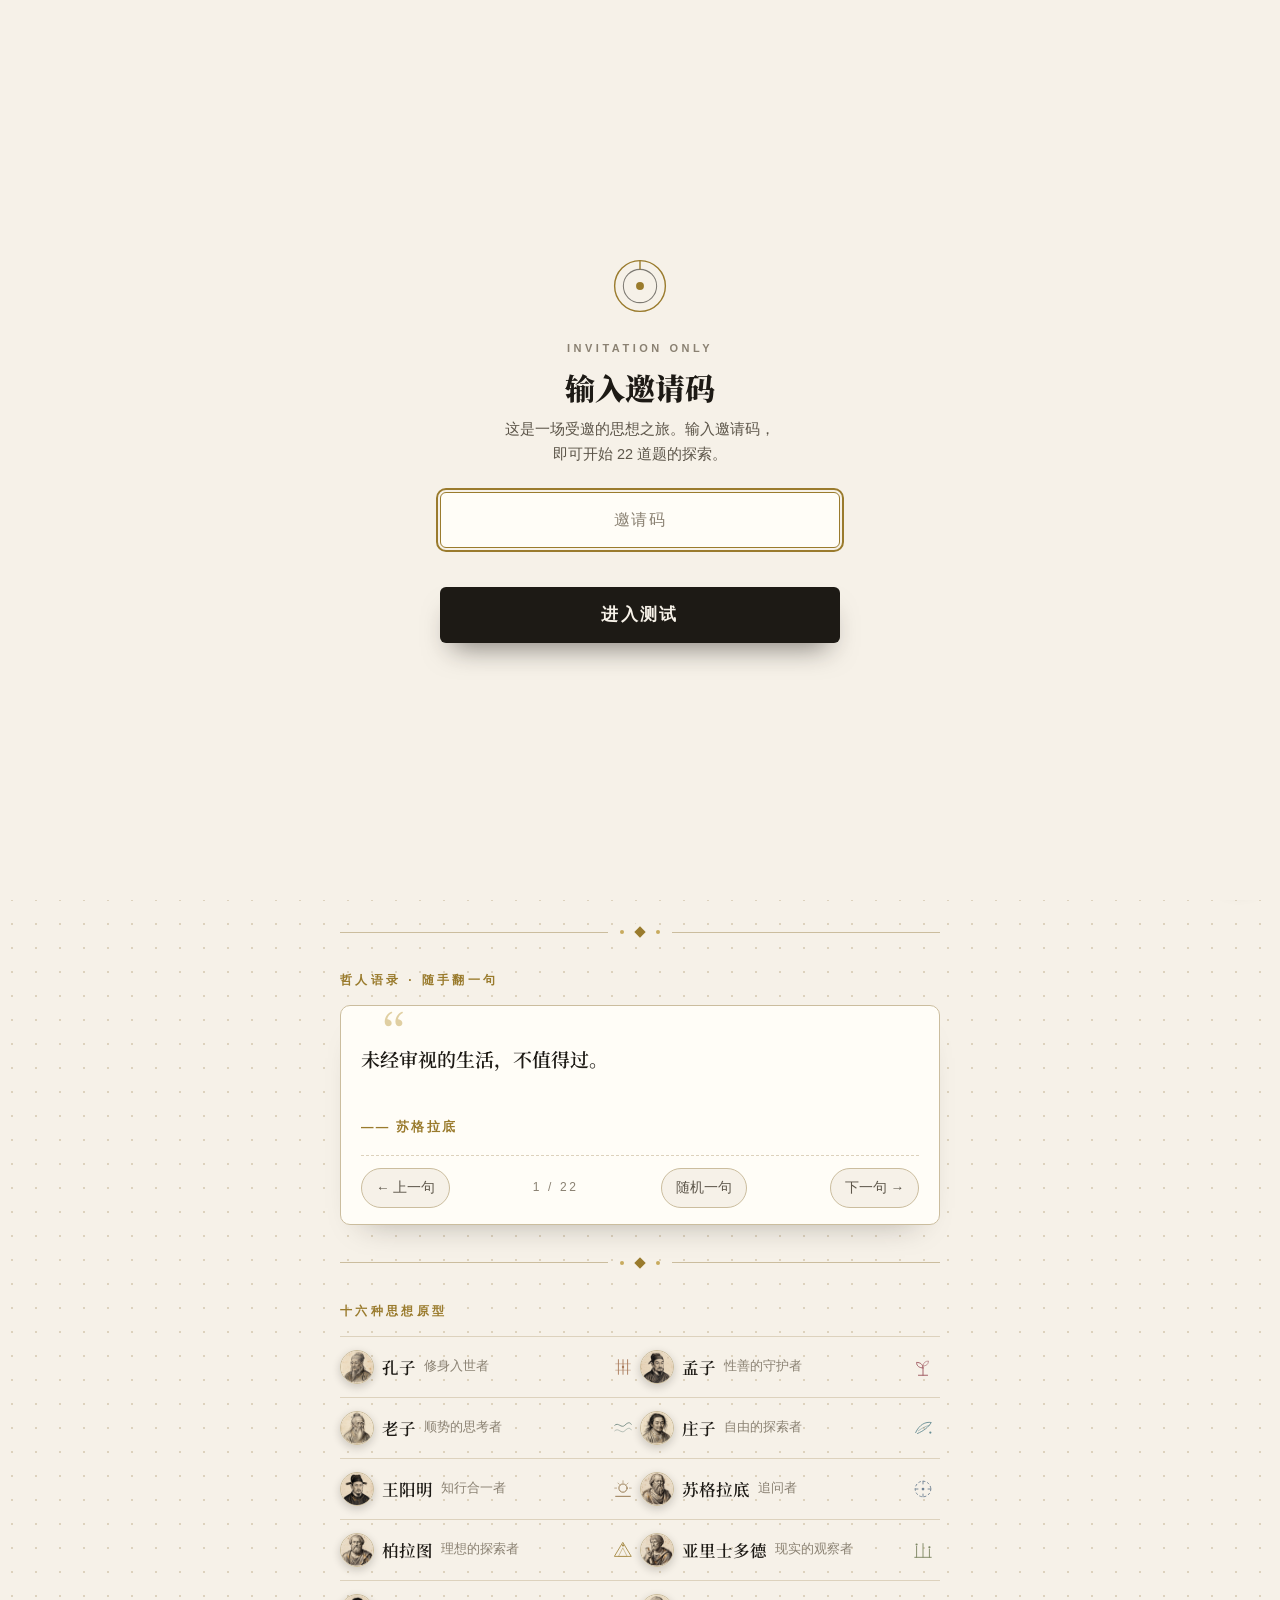
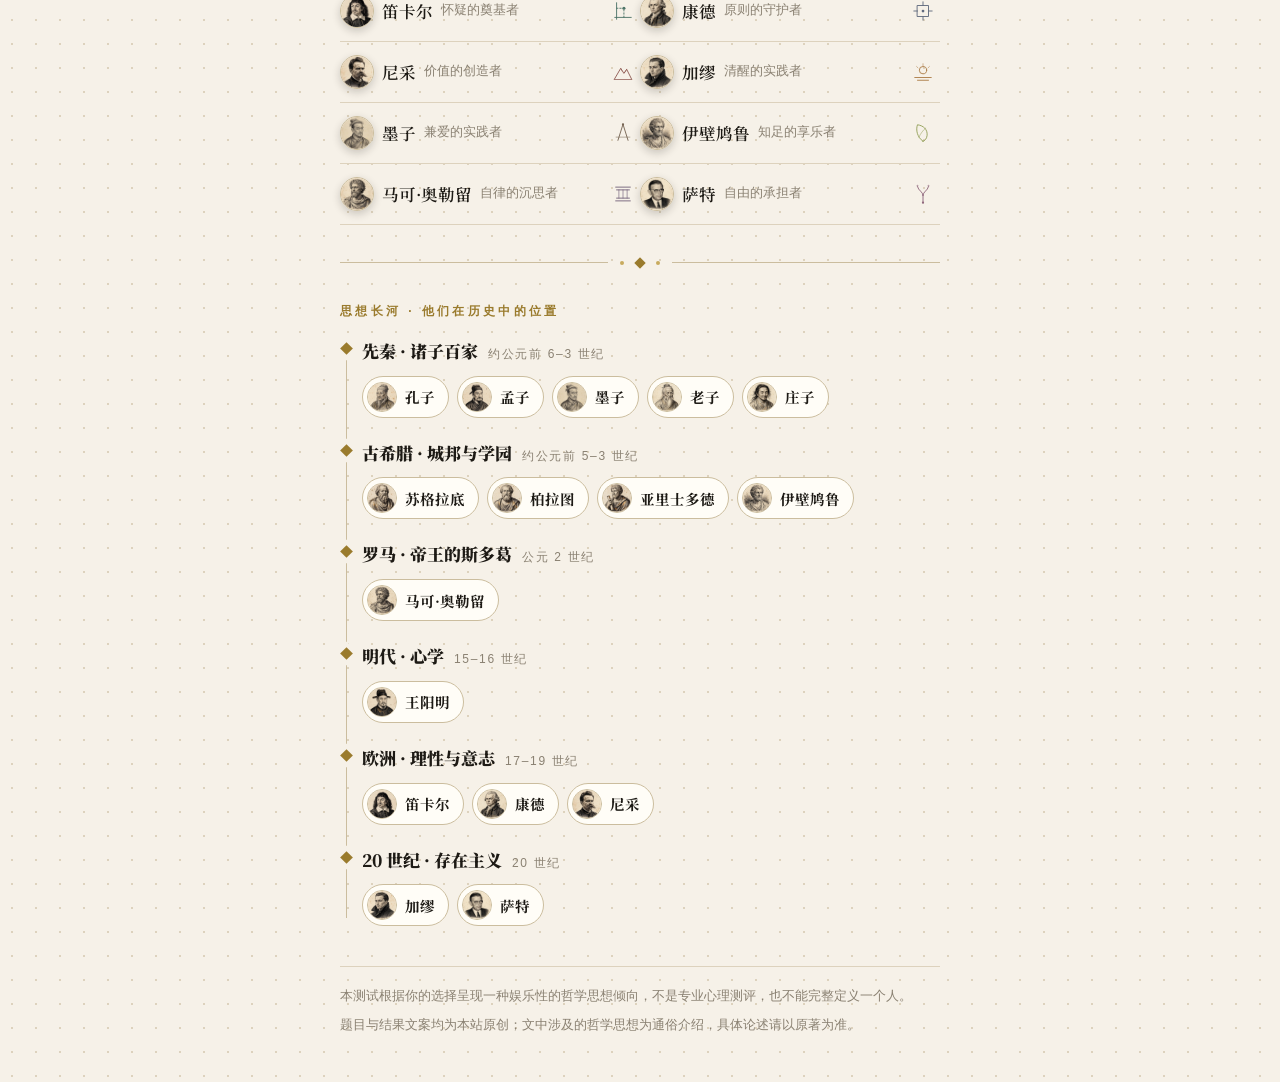
==== philosopher-test/index.html @ 1d809dc0 "feat(philosopher): add 你是哪位哲学家 source to philosopher-test/" ====
<!doctype html>
<html lang="zh-CN">
<head>
<meta charset="utf-8" />
<meta name="viewport" content="width=device-width, initial-scale=1, viewport-fit=cover" />
<meta name="color-scheme" content="light dark" />
<meta name="description" content="22 道思想情境题，测测你的思想深处住着哪位哲学家——苏格拉底、老子、庄子、康德、尼采、加缪等 16 种哲学倾向，附思想图谱与人生建议。" />
<meta name="theme-color" content="#f6f1e8" media="(prefers-color-scheme: light)" />
<meta name="theme-color" content="#16140f" media="(prefers-color-scheme: dark)" />
<link rel="icon" href="data:," />
<title>你是哪位哲学家？</title>
<link rel="preconnect" href="https://fonts.googleapis.com" />
<link rel="preconnect" href="https://fonts.gstatic.com" crossorigin />
<link href="https://fonts.googleapis.com/css2?family=Noto+Serif+SC:wght@600;900&display=swap" rel="stylesheet" />
<style>
:root{
--paper:#f6f1e8; --paper2:#efe7d8; --card:#fffdf7;
--ink:#1d1a15; --ink2:#5d564a; --ink3:#8a8172;
--gold:#9a7b2d; --gold-soft:#c8ab5e;
--line:#ddd2bd; --line2:#cbbd9e;
--dark-panel:#201c16; --dark-ink:#f2ead9; --dark-ink2:#b7ab93;
--sel-bg:#efe6cf;
--err:#b3402e;
color-scheme: light;
}
@media (prefers-color-scheme: dark){
:root{
--paper:#16140f; --paper2:#1d1a14; --card:#201c16;
--ink:#ede4d0; --ink2:#b3a88f; --ink3:#7e7460;
--gold:#c9a44e; --gold-soft:#a5853c;
--line:#38311f; --line2:#4a4128;
--dark-panel:#0f0d09; --dark-ink:#f2ead9; --dark-ink2:#b7ab93;
--sel-bg:#2c2617;
--err:#e08a76;
color-scheme: dark;
}
}
*{ box-sizing:border-box;}
html{ -webkit-text-size-adjust:100%;}
body{
margin:0; background:var(--paper); color:var(--ink);
font-family:-apple-system,BlinkMacSystemFont,"PingFang SC","Hiragino Sans GB","Microsoft YaHei",sans-serif;
font-size:16px; line-height:1.75;
}
.serif{ font-family:"Noto Serif SC","Songti SC","STSong","SimSun",serif;}
.wrap{ max-width:640px; margin:0 auto; padding:0 20px calc(40px + env(safe-area-inset-bottom));}
button{ font:inherit; color:inherit; background:none; border:none; cursor:pointer; -webkit-tap-highlight-color:transparent; touch-action:manipulation;}
button:focus-visible, a:focus-visible{ outline:2px solid var(--gold); outline-offset:3px; border-radius:4px;}
.view{ display:none;}
.view.on{ display:block; animation:fadein.28s ease both;}
@keyframes fadein{ from{ opacity:0; transform:translateY(6px);} to{ opacity:1; transform:none;}}
@media (prefers-reduced-motion: reduce){
.view.on{ animation:none;}
*{ transition:none!important;}
}

/* ---------- 首页 ---------- */
.topbar{ display:flex; justify-content:space-between; align-items:baseline; padding:18px 0 0;}
.brand-en{ font-size:11px; letter-spacing:.32em; color:var(--ink2); font-weight:600;}
.brand-no{ font-size:11px; letter-spacing:.2em; color:var(--ink3);}
.hero{ padding:34px 0 8px; position:relative;}
.hero .emblem{ width:64px; height:64px; margin-bottom:22px;}
.hero h1{ font-size:44px; line-height:1.22; font-weight:900; margin:0 0 14px; letter-spacing:.01em;}
.hero .sub{ font-size:19px; line-height:1.6; margin:0 0 16px; color:var(--ink);}
.hero .lead{ font-size:15px; color:var(--ink2); margin:0 0 26px; max-width:30em;}
.cta{
display:block; width:100%; min-height:56px; border-radius:6px;
background:var(--ink); color:var(--paper); font-size:17px; font-weight:600; letter-spacing:.14em;
transition:opacity.15s ease;
}
.cta:active{ opacity:.82;}
.meta-line{ text-align:center; font-size:12.5px; color:var(--ink3); margin:14px 0 0; letter-spacing:.06em;}
.rule{ border:none; border-top:1px solid var(--line2); margin:34px 0;}
.sec-label{ font-size:12px; letter-spacing:.28em; color:var(--gold); font-weight:700; margin:0 0 14px;}
.teaser{ margin:0 0 8px;}
.teaser p{ margin:0; padding:13px 0; border-bottom:1px solid var(--line); font-size:16.5px;}
.teaser p:last-child{ border-bottom:none;}
.teaser .q-no{ color:var(--gold); font-weight:700; margin-right:10px; font-size:13px; letter-spacing:.1em;}
.note{ font-size:14px; color:var(--ink2);}
.phil-chips{ display:grid; grid-template-columns:1fr 1fr; gap:0; border-top:1px solid var(--line);}
.phil-chip{
display:flex; align-items:baseline; gap:8px; text-align:left;
padding:13px 6px 13px 0; border-bottom:1px solid var(--line); min-height:52px;
}
.phil-chip .nm{ font-size:16.5px; font-weight:600;}
.phil-chip .tt{ font-size:12.5px; color:var(--ink3);}
.phil-chip .dot{ width:7px; height:7px; border-radius:50%; flex:none; position:relative; top:-1px;}
footer.site{ margin-top:38px; padding-top:18px; border-top:1px solid var(--line); font-size:12.5px; color:var(--ink3); line-height:1.8;}
footer.site p{ margin:0 0 6px;}

/* ---------- 答题 ---------- */
.quiz-head{ padding:20px 0 0;}
.quiz-top{ display:flex; justify-content:space-between; align-items:baseline; font-size:12.5px; color:var(--ink2); letter-spacing:.08em;}
.progress{ height:3px; background:var(--line); margin:12px 0 0; border-radius:2px; overflow:hidden;}
.progress i{ display:block; height:100%; background:var(--gold); width:0; transition:width.3s ease;}
.q-body{ padding:30px 0 0;}
.q-num{ font-size:52px; font-weight:900; color:var(--gold-soft); line-height:1; margin:0 0 6px;}
.q-topic{ font-size:12px; letter-spacing:.3em; color:var(--ink3); margin:0 0 14px; font-weight:600;}
.q-text{ font-size:21px; line-height:1.65; font-weight:600; margin:0 0 26px;}
.opts{ display:flex; flex-direction:column; gap:12px;}
.opt{
display:flex; gap:12px; align-items:flex-start; text-align:left; width:100%;
background:var(--card); border:1px solid var(--line2); border-radius:8px;
padding:15px 16px; min-height:56px; font-size:16px; line-height:1.6;
transition:border-color.15s ease, background.15s ease;
}
.opt .letter{
flex:none; width:26px; height:26px; border-radius:50%; border:1px solid var(--line2);
display:flex; align-items:center; justify-content:center;
font-size:13px; font-weight:700; color:var(--ink2); margin-top:2px;
}
.opt.sel{ border-color:var(--gold); background:var(--sel-bg);}
.opt.sel .letter{ background:var(--gold); border-color:var(--gold); color:#fff;}
@media (prefers-color-scheme: dark){.opt.sel .letter{ color:#16140f;}}
.quiz-nav{ display:flex; justify-content:space-between; align-items:center; margin-top:26px;}
.btn-ghost{
min-height:48px; padding:0 18px; border:1px solid var(--line2); border-radius:6px;
font-size:15px; color:var(--ink2); background:transparent;
}
.btn-ghost:disabled{ opacity:.35; cursor:default;}
.btn-ghost:active{ background:var(--paper2);}
.quiz-hint{ font-size:12.5px; color:var(--ink3);}

/* ---------- 结果 ---------- */
.poster{
background:var(--dark-panel); color:var(--dark-ink);
margin:18px -20px 0; padding:38px 24px 34px; position:relative; overflow:hidden;
}
.poster .p-en{ font-size:10.5px; letter-spacing:.34em; color:var(--dark-ink2); margin:0 0 26px; font-weight:600;}
.poster .p-motif{ width:76px; height:76px; margin-bottom:20px;}
.poster .p-label{ font-size:13px; letter-spacing:.3em; color:var(--gold-soft); margin:0 0 10px; font-weight:700;}
.poster h2{ font-size:46px; font-weight:900; margin:0; line-height:1.15;}
.poster .p-title{ font-size:17px; color:var(--dark-ink2); margin:8px 0 0; letter-spacing:.12em;}
.poster .p-line{ font-size:18.5px; line-height:1.7; margin:22px 0 0; font-weight:600;}
.poster .p-foot{ margin:28px 0 0; padding-top:16px; border-top:1px solid #453d2c; font-size:12px; color:var(--dark-ink2); display:flex; justify-content:space-between; letter-spacing:.08em;}
.actions{ display:flex; flex-direction:column; gap:10px; margin:22px 0 4px;}
.btn-main{
min-height:52px; border-radius:6px; background:var(--ink); color:var(--paper);
font-size:16px; font-weight:600; letter-spacing:.1em; width:100%;
}
.btn-main:active{ opacity:.85;}
.btn-row{ display:flex; gap:10px;}
.btn-sub{
flex:1; min-height:52px; border-radius:6px; border:1px solid var(--line2);
font-size:15.5px; font-weight:600; background:var(--card);
}
.btn-sub:active{ background:var(--paper2);}
.btn-link{ min-height:48px; font-size:15px; color:var(--ink2); text-decoration:underline; text-underline-offset:4px; width:100%;}
.r-sec{ margin-top:34px;}
.r-sec h3{ font-size:19px; font-weight:900; margin:0 0 10px; display:flex; align-items:baseline; gap:10px;}
.r-sec h3 .idx{ font-size:12px; color:var(--gold); letter-spacing:.15em; font-weight:700;}
.r-sec p{ margin:0 0 10px; font-size:15.5px; color:var(--ink);}
.r-sec p:last-child{ margin-bottom:0;}
.letter-box{ border-left:2px solid var(--gold); padding:2px 0 2px 16px;}
.letter-box p{ font-size:16px; line-height:1.9;}
.axis-row{ margin:0 0 18px;}
.axis-labels{ display:flex; justify-content:space-between; font-size:13px; color:var(--ink2); margin-bottom:7px;}
.axis-labels b{ color:var(--ink); font-weight:600;}
.axis-track{ position:relative; height:2px; background:var(--line2); margin:10px 4px;}
.axis-track::before,.axis-track::after{ content:""; position:absolute; top:-3px; width:8px; height:8px; border-radius:50%; border:1px solid var(--line2); background:var(--paper);}
.axis-track::before{ left:-4px;}.axis-track::after{ right:-4px;}
.axis-dot{ position:absolute; top:50%; width:15px; height:15px; border-radius:50%; background:var(--gold); transform:translate(-50%,-50%); border:2px solid var(--paper); box-shadow:0 0 0 1px var(--gold);}
.axis-read{ font-size:13px; color:var(--ink2); margin-top:8px;}
.fine{ font-size:12.5px; color:var(--ink3); line-height:1.8;}
.second-box{ background:var(--paper2); border-radius:8px; padding:18px;}
.second-box .s-name{ font-size:18px; font-weight:900;}
.second-box p{ font-size:14.5px; color:var(--ink2); margin:8px 0 0;}

/* ---------- 画廊 / 详情 ---------- */
.page-head{ padding:24px 0 0; display:flex; align-items:center; gap:14px;}
.back-btn{ min-height:44px; padding:0 6px 0 0; font-size:15px; color:var(--ink2); display:flex; align-items:center; gap:4px;}
.page-head h2{ font-size:24px; font-weight:900; margin:0;}
.gal-list{ margin-top:14px; border-top:1px solid var(--line);}
.gal-item{ display:flex; gap:14px; width:100%; text-align:left; padding:16px 2px; border-bottom:1px solid var(--line); align-items:flex-start; min-height:56px;}
.gal-item .g-motif{ width:40px; height:40px; flex:none; margin-top:2px;}
.gal-item .g-name{ font-size:18px; font-weight:900;}
.gal-item .g-title{ font-size:12.5px; color:var(--gold); letter-spacing:.14em; font-weight:700; margin-left:8px;}
.gal-item .g-line{ font-size:13.5px; color:var(--ink2); margin-top:3px; line-height:1.6;}
.detail-hero{ margin-top:10px;}
.detail-hero .d-motif{ width:60px; height:60px; margin-bottom:14px;}
.detail-hero h2{ font-size:36px; font-weight:900; margin:0; line-height:1.2;}
.detail-hero .d-title{ font-size:15px; color:var(--gold); letter-spacing:.16em; font-weight:700; margin:6px 0 0;}
.detail-hero .d-line{ font-size:17px; margin:14px 0 0; line-height:1.7; font-weight:600;}

.toast{
position:fixed; left:50%; bottom:calc(26px + env(safe-area-inset-bottom)); transform:translateX(-50%) translateY(8px);
background:var(--ink); color:var(--paper); font-size:14px; padding:11px 20px; border-radius:999px;
opacity:0; pointer-events:none; transition:opacity.25s ease, transform.25s ease; z-index:50; white-space:nowrap;
}
.toast.show{ opacity:1; transform:translateX(-50%) translateY(0);}

/* ---------- 3D / 动效 / 图谱 ---------- */
.wrap{ perspective:1400px;}
.cta{ box-shadow:0 16px 28px -12px rgba(29,26,21,.55); transition:transform .15s ease, box-shadow .15s ease, opacity .15s ease;}
.cta:active{ transform:translateY(2px); box-shadow:0 6px 14px -8px rgba(29,26,21,.5);}
.btn-main{ box-shadow:0 12px 22px -10px rgba(29,26,21,.5); transition:transform .15s ease, box-shadow .15s ease, opacity .15s ease;}
.btn-main:active{ transform:translateY(2px);}
.btn-sub{ transition:transform .15s ease, background .15s ease;}
.btn-sub:active{ transform:translateY(1px);}
.hero-faces{ display:flex; align-items:center; margin:22px 0 0; min-height:44px;}
.hero-faces img{ width:38px; height:38px; border-radius:50%; object-fit:cover; border:2px solid var(--paper); margin-left:-13px; box-shadow:0 5px 12px rgba(29,26,21,.28); background:#e9dfc9; animation:facein .5s cubic-bezier(.2,.7,.3,1) both;}
.hero-faces img:first-child{ margin-left:0;}
.hero-faces img:nth-child(2){ animation-delay:.04s;} .hero-faces img:nth-child(3){ animation-delay:.08s;}
.hero-faces img:nth-child(4){ animation-delay:.12s;} .hero-faces img:nth-child(5){ animation-delay:.16s;}
.hero-faces img:nth-child(6){ animation-delay:.2s;} .hero-faces img:nth-child(7){ animation-delay:.24s;}
.hero-faces img:nth-child(8){ animation-delay:.28s;} .hero-faces img:nth-child(9){ animation-delay:.32s;}
.hero-faces img:nth-child(10){ animation-delay:.36s;} .hero-faces img:nth-child(11){ animation-delay:.4s;}
.hero-faces img:nth-child(12){ animation-delay:.44s;}
.hero-faces img:nth-child(13){ animation-delay:.48s;} .hero-faces img:nth-child(14){ animation-delay:.52s;}
.hero-faces img:nth-child(15){ animation-delay:.56s;} .hero-faces img:nth-child(16){ animation-delay:.6s;}
@media (max-width:480px){
.hero-faces{ flex-wrap:wrap; row-gap:8px;}
.hero-faces img{ margin-left:-9px;}
}
@keyframes facein{ from{ opacity:0; transform:translateY(10px) scale(.8);} to{ opacity:1; transform:none;}}
.q-body{ transform-style:preserve-3d;}
.qanim{ animation:qflip .34s cubic-bezier(.2,.7,.3,1) both; transform-origin:50% 0;}
@keyframes qflip{ from{ opacity:0; transform:rotateX(10deg) translateY(12px);} to{ opacity:1; transform:none;}}
.qanim .opt{ animation:optin .32s cubic-bezier(.2,.7,.3,1) both;}
.qanim .opt:nth-child(2){ animation-delay:.05s;} .qanim .opt:nth-child(3){ animation-delay:.1s;} .qanim .opt:nth-child(4){ animation-delay:.15s;}
@keyframes optin{ from{ opacity:0; transform:translateY(10px);} to{ opacity:1; transform:none;}}
.opt{ transition:border-color .15s ease, background .15s ease, transform .15s ease, box-shadow .15s ease;}
.opt:active{ transform:scale(.985);}
@media (hover:hover){
.opt:hover{ transform:translateY(-2px); box-shadow:0 12px 22px -12px rgba(29,26,21,.35); border-color:var(--gold-soft);}
.phil-chip:hover .nm{ color:var(--gold);}
}
.phil-chip{ align-items:center;}
.c-face{ width:34px; height:34px; border-radius:50%; overflow:hidden; flex:none; border:1px solid var(--line2); box-shadow:0 3px 8px rgba(29,26,21,.2);}
.c-face img{ width:100%; height:100%; object-fit:cover; display:block;}
/* 翻书页 */
.flip-wrap{ position:fixed; inset:0; z-index:60; perspective:1500px; visibility:hidden; pointer-events:none;}
.flip-wrap.go{ visibility:visible; pointer-events:auto;}
.flip-leaf{
position:absolute; inset:0; transform-origin:left center; backface-visibility:hidden;
background:linear-gradient(100deg, var(--paper2) 0%, var(--paper) 45%, var(--paper2) 100%);
border-right:1px solid var(--line2);
display:flex; flex-direction:column; align-items:center; justify-content:center; gap:16px;
box-shadow:30px 0 60px rgba(20,16,8,.35);
}
.flip-leaf .f-title{ font-size:26px; font-weight:900; letter-spacing:.06em;}
.flip-leaf .f-en{ font-size:10.5px; letter-spacing:.34em; color:var(--ink2); font-weight:600;}
.flip-wrap.go .flip-leaf{ animation:leafflip .58s cubic-bezier(.45,.05,.35,1) both;}
@keyframes leafflip{
0%{ transform:rotateY(0deg); opacity:1;}
46%{ transform:rotateY(-86deg); opacity:1;}
54%{ transform:rotateY(-94deg); opacity:.85;}
100%{ transform:rotateY(-178deg); opacity:0;}
}
/* 结果海报 3D */
.poster{ box-shadow:0 34px 54px -22px rgba(20,16,8,.55); transform-style:preserve-3d;}
.poster::after{ content:""; position:absolute; inset:0; background:linear-gradient(115deg, transparent 32%, rgba(242,234,217,.08) 48%, transparent 64%); pointer-events:none;}
.p-figure{ position:relative; width:168px; height:168px; margin:2px 0 22px; transform:translateZ(36px); animation:floaty 5.5s ease-in-out infinite;}
.p-figure img{ width:100%; height:100%; object-fit:cover; border-radius:50%; border:2px solid var(--gold-soft); box-shadow:0 20px 36px -12px rgba(0,0,0,.6), 0 0 0 7px rgba(200,171,94,.13); display:block; background:#e9dfc9;}
.p-ring{ position:absolute; inset:-11px; border-radius:50%; border:1px dashed rgba(200,171,94,.55); animation:spin 26s linear infinite; pointer-events:none;}
@keyframes spin{ to{ transform:rotate(360deg);}}
@keyframes floaty{ 0%,100%{ transform:translateZ(36px) translateY(0);} 50%{ transform:translateZ(36px) translateY(-7px);}}
.poster h2{ transform:translateZ(24px);}
.poster .p-line{ transform:translateZ(16px);}
.poster .rv{ animation:rise .6s cubic-bezier(.2,.7,.3,1) both;}
@keyframes rise{ from{ opacity:0; transform:translateY(14px);} to{ opacity:1;}}
.keys{ display:flex; gap:8px; flex-wrap:wrap; margin:16px 0 0; transform:translateZ(14px);}
.key{ font-size:12.5px; letter-spacing:.12em; padding:5px 12px; border:1px solid var(--line2); border-radius:999px; color:var(--ink2); background:var(--card);}
.poster .key{ border-color:#4a4130; color:var(--dark-ink2); background:rgba(242,234,217,.05);}
/* 数字图谱 */
.atlas{ background:var(--dark-panel); color:var(--dark-ink); border-radius:10px; padding:20px 12px 14px; box-shadow:0 26px 42px -18px rgba(20,16,8,.5); transform-style:preserve-3d;}
.atlas svg{ width:100%; height:auto; display:block;}
.atlas .a-line{ stroke-dasharray:var(--len,110); stroke-dashoffset:var(--len,110); animation:drawline .9s ease forwards;}
@keyframes drawline{ to{ stroke-dashoffset:0;}}
.atlas .a-node{ transform-box:fill-box; transform-origin:center; animation:nodepop .5s cubic-bezier(.2,.9,.3,1.35) both;}
@keyframes nodepop{ from{ transform:scale(0); opacity:0;} to{ transform:scale(1); opacity:1;}}
.atlas .a-label{ font-size:11px; fill:var(--dark-ink2); font-family:-apple-system,"PingFang SC",sans-serif;}
.atlas .a-label.main{ fill:var(--gold-soft); font-weight:700; font-size:12.5px;}
.atlas .a-cap{ font-size:12.5px; color:var(--dark-ink2); margin:10px 6px 2px; line-height:1.7;}
.axis-dot{ animation:axisin .85s cubic-bezier(.2,.7,.3,1) both;}
@keyframes axisin{ from{ left:50%; opacity:0;}}
/* 画廊 / 详情头像 */
.gal-item{ align-items:center;}
.g-face{ width:47px; height:47px; flex:none; border-radius:50%; overflow:hidden; border:1.5px solid var(--gold-soft); box-shadow:0 7px 15px -6px rgba(29,26,21,.45);}
.g-face img{ width:100%; height:100%; object-fit:cover; display:block;}
.d-portrait{ position:relative; width:134px; height:134px; margin-bottom:18px;}
.d-portrait img{ width:100%; height:100%; object-fit:cover; border-radius:50%; border:2px solid var(--gold-soft); box-shadow:0 16px 30px -12px rgba(29,26,21,.45); display:block; background:#e9dfc9;}
.d-badge{ position:absolute; right:-9px; bottom:-9px; width:47px; height:47px; border-radius:50%; background:var(--card); border:1px solid var(--line2); display:flex; align-items:center; justify-content:center; box-shadow:0 8px 16px -6px rgba(29,26,21,.35);}
@media (prefers-reduced-motion: reduce){
.flip-wrap{ display:none!important;}
.p-figure,.p-ring,.qanim,.qanim .opt,.hero-faces img,.poster .rv,.atlas .a-node,.axis-dot{ animation:none!important;}
.atlas .a-line{ animation:none!important; stroke-dashoffset:0;}
}

/* ---------- 纸纹与装饰元素 ---------- */
html,body{ overflow-x:clip;}
body{ background-image:radial-gradient(var(--line) .8px, transparent .9px); background-size:24px 24px;}
.orn{ display:flex; align-items:center; gap:12px; margin:34px 0;}
.orn::before,.orn::after{ content:""; flex:1; border-top:1px solid var(--line2);}
.orn span{ width:8px; height:8px; flex:none; background:var(--gold); transform:rotate(45deg); box-shadow:0 0 0 5px var(--paper);}
.orn i{ width:4px; height:4px; flex:none; border-radius:50%; background:var(--gold-soft);}
/* 题目页 */
.progress-ticks{ display:flex; justify-content:space-between; margin-top:8px; padding:0 2px;}
.tk{ width:7px; height:7px; transform:rotate(45deg); border:1px solid var(--line2); background:transparent; transition:background .3s ease, border-color .3s ease, box-shadow .3s ease;}
.tk.done{ background:var(--gold); border-color:var(--gold);}
.tk.cur{ border-color:var(--gold); box-shadow:0 0 0 3px var(--sel-bg);}
.q-body{ position:relative;}
.q-body>*{ position:relative; z-index:1;}
.q-body>.q-wm{ position:absolute; z-index:0;}
.q-wm{ right:-12px; top:56px; opacity:.055; pointer-events:none;}
.q-wm svg{ width:176px; height:176px; display:block;}
.q-head-row{ display:flex; justify-content:space-between; align-items:flex-start; gap:14px;}
.q-motif{ width:54px; height:54px; flex:none; margin-top:4px;}
.qanim .q-motif{ animation:motifin .55s cubic-bezier(.2,.7,.3,1) both;}
@keyframes motifin{ from{ opacity:0; transform:rotate(-16deg) scale(.65);} to{ opacity:1; transform:none;}}
.q-topic{ display:inline-block; padding:3px 13px; border:1px solid var(--line2); border-radius:999px; background:var(--card); color:var(--gold); font-size:11.5px;}
.q-text{ position:relative; padding-bottom:20px;}
.q-text::after{ content:""; position:absolute; left:2px; bottom:2px; width:44px; height:2px; background:var(--gold); opacity:.75;}
/* 海报框线与母题水印 */
.poster>*{ position:relative; z-index:1;}
.poster .p-wm{ position:absolute; z-index:0; right:-34px; bottom:6px; opacity:.09; pointer-events:none;}
.poster .p-wm svg{ display:block;}
.poster .p-frame{ position:absolute; z-index:2; inset:10px; border:1px solid rgba(200,171,94,.35); pointer-events:none;}
/* 结果章节 */
.r-sec h3{ border-bottom:1px solid var(--line); padding-bottom:9px; background:linear-gradient(var(--gold),var(--gold)) left bottom / 36px 2px no-repeat;}
.h-motif{ margin-left:auto; display:inline-flex; flex:none; opacity:.9;}
.c-motif{ margin-left:auto; flex:none; display:flex; opacity:.85;}
.g-motif{ margin-left:auto; flex:none; display:flex; opacity:.85; align-self:center;}
.scene-tag{ font-size:12px; letter-spacing:.2em; color:var(--gold); font-weight:700; margin:16px 0 2px!important;}
.r-sec .scene-tag:first-of-type{ margin-top:2px!important;}
.advice{ list-style:none; margin:0; padding:0;}
.advice li{ display:flex; gap:12px; padding:11px 0; border-bottom:1px dashed var(--line);}
.advice li:last-child{ border-bottom:none; padding-bottom:2px;}
.advice .a-no{ flex:none; width:24px; height:24px; border-radius:50%; border:1px solid var(--gold); color:var(--gold); font-size:12.5px; font-weight:700; display:flex; align-items:center; justify-content:center; margin-top:3px;}
.advice p{ margin:0!important; font-size:15.5px;}
/* 图谱加强 */
.atlas .a-ringlabel{ font-size:9.5px; fill:#8a8172; letter-spacing:.12em; font-family:-apple-system,"PingFang SC",sans-serif;}
.atlas .a-label.sec{ fill:var(--gold-soft);}
.atlas .a-you{ font-size:11.5px; fill:var(--gold-soft); font-weight:700; font-family:-apple-system,"PingFang SC",sans-serif;}
.atlas .a-pulse{ transform-box:fill-box; transform-origin:center; animation:nodepulse 2.6s ease-out infinite;}
@keyframes nodepulse{ from{ transform:scale(.55); opacity:.8;} to{ transform:scale(2.2); opacity:0;}}
.atlas .a-link{ animation:linkfade .8s ease .9s both;}
@keyframes linkfade{ from{ opacity:0;} to{ opacity:.65;}}
.a-legend{ display:flex; gap:16px; flex-wrap:wrap; margin:12px 6px 0; font-size:12px; color:var(--dark-ink2);}
.a-legend i{ display:inline-block; width:9px; height:9px; border-radius:50%; margin-right:6px; vertical-align:0;}
/* ---------- 图谱细节化：面板标题栏 / 轴刻度数值 ---------- */
.atlas-head{ display:flex; justify-content:space-between; align-items:baseline; gap:10px; margin:0 6px 4px; padding-bottom:9px; border-bottom:1px solid #453d2c;}
.atlas-head .ah-t{ font-size:15px; font-weight:900; letter-spacing:.16em; color:var(--dark-ink); flex:none;}
.atlas-head .ah-s{ font-size:11px; letter-spacing:.08em; color:#9c927c; text-align:right; line-height:1.5;}
.atlas .a-scale{ font-size:9px; fill:#7d7260; font-family:-apple-system,"PingFang SC",sans-serif; paint-order:stroke; stroke:#201c16; stroke-width:3px; stroke-linejoin:round;}
/* ---------- 图谱细化：分数读数 / 象限名 / 星光闪烁 ---------- */
.atlas .a-score{ font-size:9.5px; fill:#9c927c; font-weight:400;}
.atlas .a-qlabel{ font-size:9.5px; fill:#6f6650; letter-spacing:.14em; font-family:-apple-system,"PingFang SC",sans-serif;}
.atlas .a-label, .atlas .a-ringlabel, .atlas .a-qlabel, .atlas .a-you, .atlas .sm-you{ paint-order:stroke; stroke:#201c16; stroke-width:3.5px; stroke-linejoin:round;}
.atlas .sm-tw{ animation:smTw 3.4s ease-in-out infinite alternate;}
@keyframes smTw{ from{ opacity:.1;} to{ opacity:.6;}}
@media (prefers-reduced-motion: reduce){ .atlas .sm-tw{ animation:none!important;} }
/* ---------- 思想详解（详情第 12 节） ---------- */
.th-tag{ display:inline-block; font-size:11.5px; letter-spacing:.2em; color:var(--gold); font-weight:700; border:1px solid var(--line2); border-radius:999px; padding:2px 10px; margin-bottom:8px;}
.th-concepts{ margin:2px 0;}
.th-row{ display:flex; gap:12px; padding:9px 0; border-bottom:1px dashed var(--line);}
.th-row:last-child{ border-bottom:none;}
.th-term{ flex:none; width:5.4em; font-weight:700; color:var(--gold); font-size:15px; line-height:1.7;}
.th-expl{ font-size:14.5px; line-height:1.75; margin:0!important;}
.th-work{ font-size:13.5px; color:var(--ink2); margin-top:12px!important;}
.th-quote{ border-left:2px solid var(--gold); padding:2px 0 2px 14px; margin-top:14px;}
.th-quote p{ font-size:17px; font-weight:600; line-height:1.7; margin:0!important;}
.th-quote cite{ display:block; font-style:normal; font-size:12.5px; color:var(--ink3); margin-top:6px; letter-spacing:.08em;}
/* ---------- 总结：哲人原话卡 / 海报原话 ---------- */
.sum-thought{ margin-top:20px; border:1px solid var(--line2); background:var(--card); border-radius:8px; padding:16px 18px 14px;}
.sum-thought .st-label{ font-size:12px; letter-spacing:.28em; color:var(--gold); font-weight:700; margin:0 0 8px;}
.sum-thought .st-quote{ font-size:18px; line-height:1.7; font-weight:600; margin:0;}
.sum-thought .st-src{ font-size:12.5px; color:var(--ink3); font-weight:400; margin-left:8px; letter-spacing:.06em;}
.sum-thought .st-thesis{ font-size:14.5px; line-height:1.8; color:var(--ink2); margin:10px 0 0;}
.sum-thought .st-note{ font-size:12.5px; color:var(--ink3); margin:8px 0 0;}
.poster .p-quote{ font-size:14.5px; line-height:1.7; color:var(--dark-ink2); margin:16px 0 0; transform:translateZ(14px);}
.f-dots{ display:flex; gap:7px;}
.f-dots i{ width:6px; height:6px; transform:rotate(45deg); border:1px solid var(--gold);}
.f-dots i:nth-child(2){ background:var(--gold);}
@media (prefers-reduced-motion: reduce){
.qanim .q-motif,.atlas .a-link{ animation:none!important;}
.atlas .a-pulse{ display:none;}
}
/* ---------- 总结图谱（置顶）与倾向条 ---------- */
.sum-sec{ margin-top:26px;}
.rank-box{ margin:14px 6px 2px; border-top:1px solid #453d2c; padding-top:12px;}
.rank-cap{ font-size:12.5px; color:var(--dark-ink2); margin:0 0 10px;}
.rank-row{ display:flex; align-items:center; gap:10px; margin:0 0 8px;}
.rank-row:last-child{ margin-bottom:2px;}
.rank-name{ width:5.4em; font-size:14px; font-weight:700; color:var(--dark-ink); flex:none; white-space:nowrap;}
.rank-track{ flex:1; height:7px; border-radius:4px; background:rgba(242,234,217,.13); overflow:hidden;}
.rank-track i{ display:block; height:100%; border-radius:4px; transform-origin:left center; animation:barin .8s cubic-bezier(.2,.7,.3,1) both;}
@keyframes barin{ from{ transform:scaleX(0);} to{ transform:scaleX(1);}}
.rank-tag{ width:4.8em; font-size:11.5px; color:var(--gold-soft); flex:none; letter-spacing:.06em;}
/* ---------- 结束散花 ---------- */
.confetti-wrap{ position:fixed; inset:0; overflow:hidden; pointer-events:none; z-index:70;}
.cf{ position:absolute; top:-4vh; border-radius:2px; opacity:0; animation-name:cfall; animation-timing-function:cubic-bezier(.25,.5,.45,1); animation-fill-mode:both;}
.cf.dot{ border-radius:50%;}
.cf.dia{ clip-path:polygon(50% 0,100% 50%,50% 100%,0 50%);}
@keyframes cfall{
0%{ transform:translate3d(0,0,0) rotate(0deg); opacity:0;}
8%{ opacity:1;}
100%{ transform:translate3d(var(--dx,0px),108vh,0) rotate(var(--rot,540deg)); opacity:.92;}
}
@media print{ .confetti-wrap{ display:none!important;} }
@media (prefers-reduced-motion: reduce){
.confetti-wrap{ display:none!important;}
.rank-track i{ animation:none!important;}
}

/* ---------- 总结仪表：主倾向专注度 ---------- */
.gauge-box{ margin:16px 6px 4px; border-top:1px solid #453d2c; padding-top:14px; text-align:center;}
.atlas .gauge-cap{ font-size:12.5px; color:var(--dark-ink2); margin:0 0 2px; letter-spacing:.22em;}
.gauge-box svg{ width:min(240px,74vw); height:auto; display:block; margin:0 auto;}
.gauge-box .g-tick{ font-size:9.5px; fill:#8a8172; letter-spacing:.12em; font-family:-apple-system,"PingFang SC",sans-serif;}
.g-needle{ transform-box:view-box; animation:needleSweep 1.15s cubic-bezier(.25,.7,.3,1) .35s both;}
@keyframes needleSweep{ from{ transform:rotate(-90deg);} to{ transform:rotate(var(--nd,0deg));}}
.atlas .g-word{ font-size:21px; font-weight:900; color:var(--gold-soft); margin:0 0 4px;}
.atlas .g-note{ font-size:12.5px; color:var(--dark-ink2); margin:0 auto; max-width:32em; line-height:1.7;}

/* ---------- 总结：人生建议 ---------- */
.sum-life{ margin-top:20px; border:1px solid var(--line2); background:var(--card); border-radius:8px; padding:16px 18px 14px;}
.sum-life .sl-label{ font-size:12px; letter-spacing:.28em; color:var(--gold); font-weight:700; margin:0 0 8px;}
.sum-life .sl-text{ font-size:15.5px; line-height:1.85; margin:0;}
.sum-life .sl-note{ font-size:12.5px; color:var(--ink3); margin:8px 0 0;}

/* ---------- 总结：测算附录（数字） ---------- */
.sum-data{ margin-top:18px; border:1px solid var(--line2); border-radius:8px; background:var(--paper2); padding:16px 16px 12px;}
.sum-data .sd-label{ font-size:12px; letter-spacing:.28em; color:var(--gold); font-weight:700; margin:0 0 12px;}
.sd-grid{ display:grid; grid-template-columns:1fr 1fr; gap:12px 16px;}
.sd-item b{ display:block; font-size:21px; font-weight:900; line-height:1.25;}
.sd-item span{ font-size:12px; color:var(--ink2); line-height:1.5; display:block;}
.sd-sub{ font-size:12.5px; letter-spacing:.14em; color:var(--gold); font-weight:700; margin:16px 0 6px!important;}
.sd-text{ font-size:14px!important; line-height:1.8;}
.sc-list{ margin-top:4px;}
.sc-row{ display:flex; align-items:center; gap:10px; margin:0 0 6px;}
.sc-nm{ width:6.6em; font-size:13.5px; font-weight:700; flex:none;}
.sc-track{ flex:1; height:6px; border-radius:3px; background:var(--line); overflow:hidden;}
.sc-track i{ display:block; height:100%; border-radius:3px;}
.sc-val{ width:3.4em; font-size:12.5px; color:var(--ink2); flex:none; text-align:right;}
.axis-val{ display:block; margin-top:2px; font-size:12px; color:var(--ink3);}

/* ---------- 哲人发问 / 详情页选项深意 / 星图 / 可复制文案 ---------- */
.q-ask{ margin:0 0 18px; border-left:2px solid var(--gold); padding:2px 0 2px 14px;}
.q-ask-by{ font-size:12px; letter-spacing:.22em; color:var(--gold); font-weight:700; margin:0 0 4px;}
.q-ask-line{ font-size:16.5px; line-height:1.7; font-weight:600; margin:0; color:var(--ink);}
.opt .o-body{ display:flex; flex-direction:column; gap:4px; min-width:0;}
.opt .o-main{ display:block;}
.deep-item{ padding:13px 0 11px; border-bottom:1px dashed var(--line2);}
.deep-item:first-child{ padding-top:4px;}
.deep-item:last-child{ border-bottom:none; padding-bottom:2px;}
.di-ref{ font-size:12px; letter-spacing:.14em; color:var(--ink3); font-weight:700; margin:0 0 5px!important;}
.di-opt{ font-size:13.5px; color:var(--ink2); margin:0 0 5px!important; line-height:1.65;}
.di-deep{ font-size:15px; line-height:1.75; color:var(--ink); margin:0!important;}
.di-deep b{ color:var(--gold); font-weight:700; letter-spacing:.06em;}
.starmap .sm-you{ font-size:11.5px; fill:var(--gold-soft); font-weight:700; font-family:-apple-system,"PingFang SC",sans-serif;}
.copy-box{ margin-top:18px; border:1px solid var(--gold-soft); background:var(--card); border-radius:8px; padding:16px 18px 14px;}
.copy-box .cb-label{ font-size:12px; letter-spacing:.28em; color:var(--gold); font-weight:700; margin:0 0 10px;}
.copy-box .cb-text{ font-size:14px; line-height:1.85; color:var(--ink2); margin:0;}
.copy-box .cb-btn{ width:100%; margin-top:14px; border-color:var(--gold); color:var(--gold); font-weight:700;}
.copy-box .cb-btn:active{ background:var(--sel-bg);}
.copy-box .cb-note{ font-size:12.5px; color:var(--ink3); margin:10px 0 0;}

/* ---------- 总结最底部：版权行（普通文档流，仅结果页末尾出现，不固定不常驻） ---------- */
.sum-copyright{ margin:30px 0 0; padding-top:16px; border-top:1px solid var(--line); text-align:center; font-size:12px; color:var(--ink3); letter-spacing:.14em; line-height:1.8;}

/* ---------- 答题卡：书卷卡面 + 哲人引言 ---------- */
#view-quiz .q-body{
background:var(--card); border:1px solid var(--line2); border-radius:10px;
padding:26px 18px 16px; margin-top:16px;
box-shadow:0 22px 38px -22px rgba(29,26,21,.4), inset 0 0 0 4px var(--card), inset 0 0 0 5px var(--line);
}
.q-quote{ text-align:center; padding:0 8px 2px;}
.q-quote .orn{ margin:22px 0 12px;}
.q-quote .qq{ font-size:15.5px; line-height:1.7; color:var(--ink2); margin:0; font-weight:600;}
.q-quote .qby{ font-size:12px; letter-spacing:.18em; color:var(--gold); margin:6px 0 0; font-weight:700;}
.qanim .q-quote{ animation:optin .4s ease .22s both;}
@media (prefers-reduced-motion: reduce){
.g-needle{ animation:none!important;}
.q-quote{ animation:none!important;}
}

/* ---------- 首页：哲人语录卡（可翻页） ---------- */
.quote-card{ background:var(--card); border:1px solid var(--line2); border-radius:10px; padding:22px 20px 16px; position:relative; box-shadow:0 18px 32px -24px rgba(29,26,21,.4);}
.quote-card::before{ content:"“"; position:absolute; top:2px; left:14px; font-size:52px; line-height:1; color:var(--gold-soft); opacity:.55; font-family:"Noto Serif SC","Songti SC",serif;}
.qc-text{ font-size:19px; line-height:1.75; font-weight:600; margin:14px 0 0; min-height:3.4em;}
.qc-by{ font-size:12.5px; letter-spacing:.18em; color:var(--gold); font-weight:700; margin:10px 0 0;}
.qc-nav{ display:flex; align-items:center; justify-content:space-between; margin-top:16px; padding-top:12px; border-top:1px dashed var(--line);}
.qc-btn{ min-height:40px; padding:0 14px; border:1px solid var(--line2); border-radius:999px; font-size:13.5px; color:var(--ink2); background:var(--paper);}
.qc-btn:active{ background:var(--paper2);}
.qc-count{ font-size:12px; letter-spacing:.22em; color:var(--ink3);}
.qc-fade{ animation:qcfade .3s ease both;}
@keyframes qcfade{ from{ opacity:0; transform:translateY(5px);} to{ opacity:1; transform:none;}}

/* ---------- 结果：答题足迹 ---------- */
.trail{ display:flex; flex-wrap:wrap; gap:7px; margin:14px 0 4px;}
.tr-cell{ width:37px; height:42px; border-radius:7px; border:1.5px solid var(--c); background:var(--card); display:flex; flex-direction:column; align-items:center; justify-content:center; line-height:1.15; font-size:14px; font-weight:700; color:var(--ink);}
.tr-cell i{ font-style:normal; font-size:9px; font-weight:600; color:var(--ink3); letter-spacing:.06em;}
.tr-cell.main{ box-shadow:0 0 0 2px var(--gold); border-color:var(--c);}
.trail-note{ font-size:13.5px; color:var(--ink2); margin-top:10px!important;}

/* ---------- 详情：同源一脉 ---------- */
.kin{ margin-top:22px; border-top:1px solid var(--line); padding-top:16px;}
.kin-label{ font-size:12px; letter-spacing:.26em; color:var(--gold); font-weight:700; margin:0 0 12px;}
.kin-row{ display:flex; flex-wrap:wrap; gap:9px;}
.kin-chip{ display:flex; align-items:center; gap:9px; border:1px solid var(--line2); background:var(--card); border-radius:999px; padding:5px 15px 5px 5px; min-height:46px; text-align:left;}
.kin-chip:active{ background:var(--paper2);}
.kin-chip .k-face{ width:34px; height:34px; border-radius:50%; overflow:hidden; flex:none; border:1px solid var(--line2);}
.kin-chip .k-face img{ width:100%; height:100%; object-fit:cover; display:block;}
.kin-chip .k-nm{ font-size:15px; font-weight:700;}
.kin-chip .k-tt{ font-size:12px; color:var(--ink3);}
@media (prefers-reduced-motion: reduce){
.qc-fade{ animation:none!important;}
}

/* ---------- 互动加强：图谱 / 条形 / 足迹可点，足迹回看面板 ---------- */
.atlas .a-node, .atlas .a-label{ cursor:pointer;}
.atlas .a-node:hover{ filter:brightness(1.35);}
.atlas .a-label:hover{ fill:var(--gold-soft);}
.rank-row{ cursor:pointer; border-radius:4px;}
.rank-row:hover .rank-name{ color:var(--gold-soft);}
.second-box{ cursor:pointer;}
button.tr-cell{ padding:0; cursor:pointer; transition:background .15s ease;}
.tr-cell.open{ background:var(--sel-bg); box-shadow:0 0 0 2px var(--gold), inset 0 0 0 1px var(--gold);}
.qc-nav{ flex-wrap:wrap; gap:8px;}
.trail-detail{ margin-top:14px; border:1px solid var(--line2); background:var(--paper2); border-radius:8px; padding:14px 16px 12px; animation:tdin .25s ease both;}
@keyframes tdin{ from{ opacity:0; transform:translateY(4px);} to{ opacity:1; transform:none;}}
.td-head{ display:flex; justify-content:space-between; gap:6px 12px; flex-wrap:wrap; font-size:12.5px; color:var(--ink2); margin:0 0 6px!important; letter-spacing:.06em;}
.td-q{ font-size:16.5px; font-weight:600; margin:0 0 6px!important; line-height:1.6;}
.td-opt{ font-size:14.5px; color:var(--ink2); margin:0 0 10px!important; line-height:1.7;}
.td-go{ min-height:40px; padding:0 14px; border:1px solid var(--gold); color:var(--gold); border-radius:999px; font-size:13.5px; font-weight:700; background:transparent;}
.td-go:active{ background:var(--sel-bg);}
@media (prefers-reduced-motion: reduce){
.trail-detail{ animation:none!important;}
}

/* ---------- 元素与动态加强：思想长河 / 滚动渐入 / 徽章旋转 / 回到顶部 ---------- */
.hero .emblem{ animation:emblemspin 48s linear infinite; transform-origin:50% 50%;}
@keyframes emblemspin{ to{ transform:rotate(360deg);}}
.opt.sel{ animation:selpop .28s ease;}
@keyframes selpop{ 0%{ transform:scale(1);} 40%{ transform:scale(1.018);} 100%{ transform:scale(1);}}
.rv2.play{ animation:rvin .55s cubic-bezier(.2,.7,.3,1) both;}
@keyframes rvin{ from{ opacity:0; transform:translateY(16px);} to{ opacity:1; transform:none;}}
.tl{ position:relative; padding-left:22px; margin-top:4px;}
.tl::before{ content:""; position:absolute; left:6px; top:10px; bottom:10px; width:1px; background:var(--line2);}
.tl-era{ position:relative; padding:0 0 20px;}
.tl-era:last-child{ padding-bottom:2px;}
.tl-dot{ position:absolute; left:-20px; top:8px; width:9px; height:9px; background:var(--gold); transform:rotate(45deg); box-shadow:0 0 0 4px var(--paper);}
.tl-head{ margin:0 0 10px; display:flex; align-items:baseline; gap:10px; flex-wrap:wrap;}
.tl-name{ font-size:17px; font-weight:900;}
.tl-years{ font-size:12px; letter-spacing:.14em; color:var(--ink3);}
.tl-names{ display:flex; flex-wrap:wrap; gap:8px;}
.tl-chip{ display:flex; align-items:center; gap:8px; border:1px solid var(--line2); background:var(--card); border-radius:999px; padding:4px 13px 4px 4px; min-height:42px; text-align:left;}
.tl-chip:active{ background:var(--paper2);}
.tl-chip .k-face{ width:30px; height:30px; border-radius:50%; overflow:hidden; flex:none; border:1px solid var(--line2);}
.tl-chip .k-face img{ width:100%; height:100%; object-fit:cover; display:block;}
.tl-pname{ font-size:14.5px; font-weight:700;}
#btn-top{
position:fixed; right:18px; bottom:calc(20px + env(safe-area-inset-bottom)); z-index:55;
width:46px; height:46px; border-radius:50%; background:var(--ink); color:var(--paper);
font-size:19px; line-height:1; box-shadow:0 12px 24px -10px rgba(29,26,21,.55);
opacity:.92;
}
#btn-top:active{ opacity:.85;}

/* ---------- 邀请码门禁 ---------- */
.gate{
position:fixed; inset:0; z-index:200; overflow-y:auto;
background:var(--paper); padding:24px 20px calc(24px + env(safe-area-inset-bottom));
display:flex; align-items:center; justify-content:center;
transition:opacity.22s ease;
}
.gate[hidden]{ display:none;}
.gate.gate-out{ opacity:0; pointer-events:none;}
body.gate-locked{ overflow:hidden;}
.gate-card{ width:100%; max-width:400px; text-align:center;}
.gate-emblem{ width:56px; height:56px; margin-bottom:16px;}
.gate-kicker{ font-size:11px; letter-spacing:.32em; color:var(--ink3); font-weight:600; margin:0 0 10px;}
.gate-title{ font-size:30px; font-weight:900; line-height:1.3; margin:0 0 10px;}
.gate-sub{ font-size:14.5px; color:var(--ink2); margin:0 auto 24px; max-width:19em;}
.gate-input{
display:block; width:100%; min-height:56px; padding:0 16px; text-align:center;
font:inherit; font-size:18px; letter-spacing:.22em; text-transform:uppercase;
color:var(--ink); background:var(--card); border:1px solid var(--line2); border-radius:6px;
}
.gate-input::placeholder{ letter-spacing:.08em; color:var(--ink3); text-transform:none; font-size:16px;}
.gate-input:focus{ outline:2px solid var(--gold); outline-offset:2px; border-color:var(--gold);}
.gate-err{ min-height:25px; margin:8px 0 2px; font-size:14px; color:var(--err);}
.gate-btn{ margin-top:6px;}
.gate-card.shake{ animation:gateShake.32s ease;}
@keyframes gateShake{ 0%,100%{ transform:translateX(0);} 25%{ transform:translateX(-6px);} 75%{ transform:translateX(6px);} }
@media (prefers-reduced-motion: reduce){
.gate-card.shake{ animation:none;}
.gate{ transition:none;}
}
@media (prefers-reduced-motion: reduce){
.hero .emblem{ animation:none!important;}
.opt.sel{ animation:none!important;}
.rv2.play{ animation:none!important;}
#btn-top{ transition:none!important;}
}

/* ---------- 答题页版式重排：题干为锚，旁注退后 ---------- */
/* 卡面内边距收紧，纵向分区靠间距与分隔线划分 */
#view-quiz .q-body{ padding:20px 20px 18px;}
/* 分区一 · 顶部信息栏：题号、主题、母题压成一行小字，不再抢视线 */
#view-quiz .q-head-row{
display:flex; align-items:center; gap:10px;
padding-bottom:13px; border-bottom:1px solid var(--line); margin:0;
}
#view-quiz .q-num{
font-size:15px; font-weight:700; line-height:1; color:var(--ink3);
letter-spacing:.14em; margin:0;
}
#view-quiz .q-topic{
margin:0; padding:2px 10px; border:none; background:var(--paper2);
color:var(--ink2); font-size:11px; letter-spacing:.22em; font-weight:600;
}
#view-quiz .q-motif{ width:26px; height:26px; margin:0 0 0 auto; opacity:.5;}
#view-quiz .q-motif svg{ width:100%; height:100%; display:block;}
#view-quiz .q-wm{ top:118px; right:-8px; opacity:.04;}
#view-quiz .q-wm svg{ width:140px; height:140px;}
/* 分区二 · 题干主区：全页唯一的视觉锚点 */
#view-quiz .q-eyebrow{
font-size:11px; letter-spacing:.34em; color:var(--gold); font-weight:700;
margin:22px 0 8px;
}
#view-quiz .q-text{
font-size:24px; line-height:1.6; font-weight:900;
margin:0; padding-bottom:18px;
}
#view-quiz .q-text::after{ width:52px; height:3px; opacity:.9;}
/* 分区三 · 哲人发问：题干之下的浅底旁注框，字号与字重整体降一级 */
#view-quiz .q-ask{
margin:16px 0 22px; padding:12px 14px;
background:var(--paper2); border:none; border-radius:8px;
}
#view-quiz .q-ask-by{
font-size:11px; letter-spacing:.2em; color:var(--ink3); font-weight:600; margin:0 0 3px;
}
#view-quiz .q-ask-line{
font-family:-apple-system,BlinkMacSystemFont,"PingFang SC","Hiragino Sans GB","Microsoft YaHei",sans-serif;
font-size:14px; line-height:1.7; font-weight:400; color:var(--ink2); margin:0;
}
/* 分区四 · 选项区：只留选项正文，深意已移至哲学家详情页 */
#view-quiz .opts{ gap:10px;}
#view-quiz .opt{ padding:14px 16px;}
#view-quiz .opt .o-main{ font-size:15.5px; line-height:1.65; font-weight:600; color:var(--ink);}
/* 分区五 · 页脚：导航与语录各自成区，语录降为安静的脚注 */
#view-quiz .quiz-nav{
margin-top:20px; padding-top:15px; border-top:1px dashed var(--line);
}
#view-quiz .q-quote{ text-align:left; padding:0; margin-top:18px;}
#view-quiz .q-quote .orn{ display:none;}
#view-quiz .q-quote::before{
content:"哲人语录"; display:block;
font-size:11px; letter-spacing:.24em; color:var(--ink3); font-weight:600; margin-bottom:6px;
}
#view-quiz .q-quote .qq{
font-size:13.5px; line-height:1.7; font-weight:400; color:var(--ink3); margin:0;
}
#view-quiz .q-quote .qby{
font-size:11px; letter-spacing:.1em; color:var(--ink3); font-weight:400; margin:4px 0 0;
}
/* 进度菱格同步收小，避免顶部再添一层噪声 */
#view-quiz .tk{ width:5px; height:5px; opacity:.75;}
@media (max-width:380px){
#view-quiz .q-text{ font-size:22px;}
#view-quiz .q-body{ padding:18px 16px 16px;}
}
/* ---------- 修复：上一题按钮单行不换行 + 提示分行 + 选项无衬线易读 ---------- */
/* 导航区改为可换行弹性布局：按钮永不被提示文字挤窄，提示放不下时整行换到按钮下方 */
#view-quiz .quiz-nav{
display:flex; flex-wrap:wrap; align-items:center;
column-gap:16px; row-gap:10px;
}
#view-quiz .btn-ghost{
flex:0 0 auto; white-space:nowrap; word-break:keep-all;
min-width:128px; min-height:48px; height:48px;
padding:0 20px; display:inline-flex; align-items:center; justify-content:center;
line-height:1; font-size:15px;
}
#view-quiz .btn-ghost:disabled{ opacity:.35; cursor:default;}
#view-quiz .quiz-hint{
flex:1 1 160px; min-width:0; line-height:1.55; text-align:right;
}
@media (max-width:480px){
#view-quiz .quiz-hint{ flex:1 1 100%; text-align:left;}
}
/* 选项正文换清晰易读的无衬线黑体栈：字重、字号、行高略增，字母圈保持不变 */
#view-quiz .opt{
font-family:-apple-system,BlinkMacSystemFont,"PingFang SC","Hiragino Sans GB","Noto Sans SC","Source Han Sans SC","Microsoft YaHei","Heiti SC","STHeiti",sans-serif;
min-height:60px;
}
#view-quiz .opt .o-main{
font-family:-apple-system,BlinkMacSystemFont,"PingFang SC","Hiragino Sans GB","Noto Sans SC","Source Han Sans SC","Microsoft YaHei","Heiti SC","STHeiti",sans-serif;
font-size:16.5px; line-height:1.75; font-weight:600; letter-spacing:.01em; color:var(--ink);
}
</style>
</head>
<body>
<div class="gate" id="gate" role="dialog" aria-modal="true" aria-labelledby="gate-title" hidden>
<div class="gate-card" id="gate-card">
<svg class="gate-emblem" viewBox="0 0 64 64" fill="none" aria-hidden="true">
<circle cx="32" cy="32" r="29" stroke="var(--gold)" stroke-width="1.6"/>
<circle cx="32" cy="32" r="19" stroke="var(--ink)" stroke-width="1.2" opacity=".55"/>
<circle cx="32" cy="32" r="4.5" fill="var(--gold)"/>
<line x1="32" y1="3" x2="32" y2="13" stroke="var(--gold)" stroke-width="1.6"/>
</svg>
<p class="gate-kicker">INVITATION ONLY</p>
<h2 class="gate-title serif" id="gate-title">输入邀请码</h2>
<p class="gate-sub">这是一场受邀的思想之旅。输入邀请码，即可开始 22 道题的探索。</p>
<form id="gate-form" novalidate>
<input class="gate-input" id="gate-input" type="text" autocomplete="off" autocapitalize="characters" spellcheck="false" placeholder="邀请码" aria-label="邀请码" />
<p class="gate-err" id="gate-err" role="alert"></p>
<button class="cta gate-btn" id="gate-btn" type="submit">进入测试</button>
</form>
</div>
</div>
<main class="wrap">

<!-- 首页 -->
<section id="view-home" class="view on" aria-label="首页">
<div class="topbar">
<span class="brand-en">A PHILOSOPHER WITHIN YOU</span>
<span class="brand-no">VOL.01</span>
</div>
<div class="hero">
<svg class="emblem" viewBox="0 0 64 64" fill="none" aria-hidden="true">
<circle cx="32" cy="32" r="29" stroke="var(--gold)" stroke-width="1.6"/>
<circle cx="32" cy="32" r="19" stroke="var(--ink)" stroke-width="1.2" opacity=".55"/>
<circle cx="32" cy="32" r="4.5" fill="var(--gold)"/>
<line x1="32" y1="3" x2="32" y2="13" stroke="var(--gold)" stroke-width="1.6"/>
</svg>
<h1 class="serif">你是哪位<br />哲学家？</h1>
<p class="sub serif">在你的思想深处，住着一位怎样的哲学家？</p>
<p class="lead">关于自由、真相、欲望与人生意义，你的每一个选择，都在透露你看待世界的方式。22 道题没有标准答案，选最像你的那一个就好。</p>
<button class="cta" id="btn-start" type="button">开始探索</button>
<p class="meta-line">22 道思想情境题 · 约 5 分钟 · 16 种哲学倾向</p>
<div class="hero-faces" id="hero-faces" aria-hidden="true"></div>
</div>

<div class="orn" aria-hidden="true"><i></i><span></span><i></i></div>
<p class="sec-label">先想想这几个问题</p>
<div class="teaser">
<p><span class="q-no">Q</span>一直相信的事被证据推翻，你先怀疑证据，还是先怀疑自己？</p>
<p><span class="q-no">Q</span>规则很清楚，但照章办事会冤枉一个无辜的人，你怎么办？</p>
<p><span class="q-no">Q</span>得不到答案的时候，人能不能先认真地活着？</p>
</div>
<p class="note">哲学不是考试。这里没有对错，只有倾向——你更习惯用哪种方式理解世界。</p>

<div class="orn" aria-hidden="true"><i></i><span></span><i></i></div>
<p class="sec-label">哲人语录 · 随手翻一句</p>
<div class="quote-card rv2">
<p class="qc-text serif" id="qc-text"></p>
<p class="qc-by" id="qc-by"></p>
<div class="qc-nav">
<button type="button" class="qc-btn" id="qc-prev">← 上一句</button>
<span class="qc-count" id="qc-count" aria-live="polite"></span>
<button type="button" class="qc-btn" id="qc-shuffle">随机一句</button>
<button type="button" class="qc-btn" id="qc-next">下一句 →</button>
</div>
</div>

<div class="orn" aria-hidden="true"><i></i><span></span><i></i></div>
<p class="sec-label">十六种思想原型</p>
<div class="phil-chips rv2" id="home-chips"></div>

<div class="orn" aria-hidden="true"><i></i><span></span><i></i></div>
<p class="sec-label">思想长河 · 他们在历史中的位置</p>
<div class="tl" id="home-timeline"></div>

<footer class="site">
<p>本测试根据你的选择呈现一种娱乐性的哲学思想倾向，不是专业心理测评，也不能完整定义一个人。</p>
<p>题目与结果文案均为本站原创；文中涉及的哲学思想为通俗介绍，具体论述请以原著为准。</p>
</footer>
</section>

<!-- 答题 -->
<section id="view-quiz" class="view" aria-label="答题">
<div class="quiz-head">
<div class="quiz-top">
<span id="quiz-count" aria-live="polite">第 1 题 / 共 22 题</span>
<span id="quiz-answered"></span>
</div>
<div class="progress" role="progressbar" aria-label="答题进度" aria-valuemin="0" aria-valuemax="22" aria-valuenow="0" id="progress-bar"><i id="progress-fill"></i></div>
<div class="progress-ticks" id="progress-ticks" aria-hidden="true"></div>
</div>
<div class="q-body" id="q-body">
<div class="q-wm" id="q-wm" aria-hidden="true"></div>
<div class="q-head-row"><p class="q-num serif" id="q-num">01</p><p class="q-topic" id="q-topic"></p><span class="q-motif" id="q-motif" aria-hidden="true"></span></div>
<p class="q-eyebrow" aria-hidden="true">本 题</p>
<h2 class="q-text serif" id="q-text"></h2>
<div class="q-ask"><p class="q-ask-by" id="q-ask-by"></p><p class="q-ask-line serif" id="q-ask-line"></p></div>
<div class="opts" id="q-opts" role="group" aria-label="选项"></div>
<div class="quiz-nav">
<button class="btn-ghost" id="btn-prev" type="button">← 上一题</button>
<span class="quiz-hint">选一项自动进入下一题 · 也可按 A–D 键作答</span>
</div>
<div class="q-quote">
<div class="orn" aria-hidden="true"><i></i><span></span><i></i></div>
<p class="qq serif" id="q-quote-text"></p>
<p class="qby" id="q-quote-by"></p>
</div>
</div>
</section>

<!-- 结果 -->
<section id="view-result" class="view" aria-label="测试结果">
<div id="result-root"></div>
</section>

<!-- 全部哲学家 -->
<section id="view-gallery" class="view" aria-label="全部哲学家">
<div class="page-head">
<button class="back-btn" id="btn-gal-back" type="button">← 返回</button>
<h2 class="serif">十六位哲学家</h2>
</div>
<div class="gal-list" id="gal-list"></div>
</section>

<!-- 哲学家详情（浏览） -->
<section id="view-detail" class="view" aria-label="哲学家介绍">
<div class="page-head">
<button class="back-btn" id="btn-detail-back" type="button">← 全部哲学家</button>
</div>
<div id="detail-root"></div>
</section>

</main>
<div class="flip-wrap" id="flip-wrap" aria-hidden="true"><div class="flip-leaf">
<svg width="54" height="54" viewBox="0 0 64 64" fill="none" aria-hidden="true"><circle cx="32" cy="32" r="29" stroke="var(--gold)" stroke-width="1.6"/><circle cx="32" cy="32" r="19" stroke="var(--ink)" stroke-width="1.2" opacity=".55"/><circle cx="32" cy="32" r="4.5" fill="var(--gold)"/></svg>
<span class="f-title serif">你是哪位哲学家？</span>
<span class="f-en">A PHILOSOPHER WITHIN YOU</span>
<span class="f-dots" aria-hidden="true"><i></i><i></i><i></i></span>
</div></div>
<button type="button" id="btn-top" aria-label="回到顶部">↑</button>
<div class="toast" id="toast" role="status" aria-live="polite"></div>

<script>
"use strict";
/* ================= 邀请码门禁 ================= */
var GATE_KEY = "phil_gate_ok_v1";
var gatePassed = false;
try { gatePassed = window.localStorage.getItem(GATE_KEY) === "1"; } catch (e) { gatePassed = false; }
var gateEl = document.getElementById("gate");
if (!gatePassed && gateEl){
gateEl.hidden = false;
document.body.classList.add("gate-locked");
var gateInput = document.getElementById("gate-input");
var gateErr = document.getElementById("gate-err");
var gateCard = document.getElementById("gate-card");
document.getElementById("gate-form").addEventListener("submit", function(ev){
ev.preventDefault();
var code = (gateInput.value || "").replace(/\s+/g, "").toUpperCase();
if (code === "YANDI"){
try { window.localStorage.setItem(GATE_KEY, "1"); } catch (e) {}
gateEl.classList.add("gate-out");
document.body.classList.remove("gate-locked");
setTimeout(function(){ gateEl.hidden = true; }, 240);
} else {
gateErr.textContent = "邀请码不对，请再试一次";
gateCard.classList.remove("shake"); void gateCard.offsetWidth; gateCard.classList.add("shake");
gateInput.select();
}
});
gateInput.addEventListener("input", function(){ if (gateErr.textContent) gateErr.textContent = ""; });
setTimeout(function(){ try { gateInput.focus({ preventScroll: true }); } catch (e) { gateInput.focus(); } }, 60);
}
/* ================= 数据层：哲学家 ================= */
/*DATA-START*/
var ORDER = ["kon","men","lao","zhu","wan","soc","pla","ari","des","kan","nie","cam","mo","epi","mar","sar"];
var PHILS = {
soc: {
name:"苏格拉底", en:"SOCRATES", title:"追问者", color:"#5b7186", img:"[data-uri]",
line:"你不急着拥有答案，你更在意一个说法经不经得起追问。",
base:"你的思想底色是怀疑——不是怀疑一切，而是对「大家都这么说」保持警惕。遇到一个流行的结论，你可能更倾向于先停下来，问一句：这个词到底是什么意思？这个说法凭什么成立？在你看来，一个没被认真检验过的观点，哪怕再多人相信，也只是听起来像真的。",
world:"你理解世界的方式，是从拆解概念开始的。别人争论「什么是公平」时，你会先追问每个人心里的「公平」是不是同一回事。很多分歧在你眼里不是立场问题，而是大家根本没在谈同一件事——把话说清楚，问题就解决了一半。",
strength:"你不容易被口号和情绪带走。讨论陷入僵局时，你的问题常常能让所有人意识到，真正卡住的地方在哪里。你也很少假装懂自己不懂的东西，这份诚实在任何团队里都稀缺。",
blind:"追问也有代价。有时你迟迟不肯下结论，事情却不会等你把一切都想透。另外，并非每场对话都是研讨会——对方只想倾诉时，连珠炮式的问题会让人觉得被审问，而不是被倾听。",
dilemma:"比如团队要采用一个据说「业内都在用」的方案，你可能不会先问效果，而是先问：它到底解决了我们哪个问题？如果没人答得上来，你宁可慢一步，也不想稀里糊涂地跟上。",
differ:"别人忙着收集答案，你忙着收集问题。和你聊天的人常有这种体验：本来以为自己想得很清楚，聊完才发现，原来有那么多前提从没被检查过。",
letter:"也许你已经发现了：追问久了，人会变得不太容易满足。一句漂亮的话哄不住你，一个流行的说法安慰不了你。这没什么不好。世界不缺急着表态的人，缺的是愿意多问一句「真的吗」的人。只是记得，问题是用来照亮生活的，不是用来推迟生活的——想清楚的部分，就放心去过。",
intro:"苏格拉底生活在公元前 5 世纪的雅典，他自己不写书，我们对他的了解主要来自柏拉图等人的记载。他自称对真正的智慧一无所知，方法是在街头与人对话，一层层追问对方深信的概念，直到对方发现自己的定义站不住脚——这种问答被称为诘问法。据柏拉图《申辩篇》记载，他在受审时说过，未经审视的生活不值得过。放到今天：刷到任何「研究表明」「所有人都应该」时，先问一句证据和定义，就是很苏格拉底的动作。"
},
pla: {
name:"柏拉图", en:"PLATO", title:"理想的探索者", color:"#9a7b2d", img:"[data-uri]",
line:"你常想的不是事情现在的样子，而是它本来可以是什么样子。",
base:"你的思想底色里有一个「应然」的世界。看一家店、一份工作、一段关系，你可能下意识地拿它和心里那个更完整的版本对照：好的教育应该是什么样，一座城市应该是什么样。这种对照不是挑剔，而是你真心相信，现实之上还有一层值得参照的标准。",
world:"你理解世界的方式偏向抽象和整体。比起纠缠单个事件，你更想抓住背后的结构和原型：这件事属于哪一类问题？它理想的状态是什么？先有了这张蓝图，具体细节才有地方安放。",
strength:"你不太容易被眼前的将就说服。大家觉得「只能这样了」的时候，你还能指出另一种可能。这种对理想版本的敏感，让你在做规划、定方向时比多数人看得远。",
blind:"理想太清晰时，现实容易显得处处不合格。你可能对「差不多就行」有种本能的不适，有时会在还不完美的方案面前犹豫太久。另外，蓝图想得越细，越要小心别把身边具体的人，只当成实现蓝图的材料。",
dilemma:"比如负责一个活动，场地和预算都缩水了。别人忙着删环节，你可能先守住心里那条线：这个活动最不能丢的是什么？只要那部分还在，其余的都可以让步——你分得清什么是本质，什么是装饰。",
differ:"你的口头禅可能是「可是它本来可以……」。别人在复盘已经发生的事，你已经在脑子里把这件事重新设计了一遍。",
letter:"心里住着一个理想世界的人，注定对现实有点不满意。这份不满意用好了是眼光，用不好是消耗。愿你在心里留着那张蓝图的同时，也对眼前这版生活多一点耐心：它不完美，但它是唯一能动手修改的那一版。先改一寸，再改一寸，理想不是用来供着的，是用来靠近的。",
intro:"柏拉图是苏格拉底的学生、亚里士多德的老师，著有《理想国》等对话录。他提出「理念论」：我们看到的每一张具体的桌子都不完美，但心中存在一个完美的「桌子的理念」，具体事物只是它的摹本。著名的「洞穴寓言」也出自《理想国》：人容易把墙上的影子当成真实本身。他还认为，认识世界的高级形式是把握抽象的理念。放到今天：不满足于「大家都这样」，坚持问「它应该是什么样」，就是柏拉图式的思考。"
},
ari: {
name:"亚里士多德", en:"ARISTOTLE", title:"现实的观察者", color:"#68744c", img:"[data-uri]",
line:"你相信答案藏在具体事物里，要靠观察、拆解和动手去接近。",
base:"你的思想底色是务实。比起宏大而空泛的道理，你更信任亲眼看到的、手上验证过的东西。一个观点再动听，你也会先问：有什么例子？实际运转起来是什么样？你对世界的好奇心落在具体处：一件事是怎么运作的，由哪些部分组成，怎样做算过头、怎样算不够。",
world:"你理解世界的方式是分类和拆解。面对一团乱麻，你先把它分成几类，找出各自的原因和规律，再逐个处理。你相信多数问题不是没有答案，而是还没被拆得足够细。",
strength:"你很少被极端说法忽悠，因为你习惯看程度、看条件、看具体场景。你做事有条理，判断有依据，交给你的事情通常能落地——在满是口号的环境里，这种可靠本身就是一种稀缺。",
blind:"你可能不太信任无法验证的东西，包括一些暂时说不清、但真实存在的感受和直觉。另外，拆解得太细，有时会错过整体的图景：每一块都分析对了，合起来却可能漏掉最重要的那个变量——人心。",
dilemma:"比如朋友说自己「不适合这份工作」，你不会马上附和或安慰，而是会帮他拆开看：是不适合工作内容、团队，还是通勤和作息？问题定位准了，情绪才有地方安放。",
differ:"开会时别人谈感受，你默默在纸上列了提纲和分类。和你共事过的人会说：跟这个人聊天，乱的事情会变清楚。",
letter:"你大概早就发现，世界不会因为谁嗓门大就奖励谁，它奖励把事情看清楚、做扎实的人。你习惯用眼睛和双手认识世界，这很好。只想提醒你一句：有些东西——比如信任、喜欢、直觉——没法拆开称重，但它们也是真实的。偶尔把分析放一放，让感受先说完，再轮到你发言。",
intro:"亚里士多德是柏拉图的学生，后来成为马其顿王室的教师，并在雅典创办自己的学园。他研究范围极广：逻辑学、生物学、伦理学、政治学都留有系统著作，观察和分类是他的方法底色。在《尼各马可伦理学》中，他认为幸福不是一种情绪，而是合乎德性的活动；德性在于「中道」——在过度与不及之间找到合适的位置，而这需要靠实践中养成的判断力，也就是「实践智慧」。放到今天：不空谈，先观察，先拆解，再下结论，就是很亚里士多德的。"
},
lao: {
name:"老子", en:"LAOZI", title:"顺势的思考者", color:"#5f7a72", img:"[data-uri]",
line:"你懂得有些事使劲反而坏，退一步，事情自己会找到位置。",
base:"你的思想底色是「让事情自己走」。你对过度的控制、用力、争抢有种本能的警觉：很多局面不是推不动，而是你推的方向不对，或者时机未到。你更愿意先观察势头，顺着事物的纹理用力，甚至在关键时刻选择不做——因为你知道，不做也是一种做。",
world:"你理解世界的方式带着对「反面」的敏感。强弱、进退、有无，在你眼里不是固定的标签，而是会互相转化的东西：水满则溢，弦紧则断。所以你判断一件事，不只看它现在多风光，也看它有没有把自己逼到尽头。",
strength:"你很少在情绪上头时做决定，局面越乱，你越能稳住。别人争着往前挤的时候，你能看见那条没人走的路。你的存在本身对身边人有种安抚作用：事情好像没有那么急，也没有那么糟。",
blind:"顺势而为和拖延之间，只隔着一层窗户纸。有些事情不会自己变好，等得太久，窗口就会关上。另外，「不争」久了，你真实的需要可能一直得不到表达，别人会以为你真的什么都无所谓。",
dilemma:"比如团队为一个方案争得面红耳赤，你可能不会加入任何一阵营，而是先问：这件事的期限到底是什么？如果时间还够，你倾向于让两个方案都先跑一小段，用结果说话，而不是在会议室里分胜负。",
differ:"你的手机里大概没有太多催促自己的应用。你对「慢」没有羞耻感——在全员加速的环境里，你能理直气壮地说一句：再看看。",
letter:"你大概受不了那种把人生过成冲刺的人，也不太想解释。在你看来，很多痛苦来自跟自己较劲、跟时机较劲。你是对的，只是别忘了：水往低处流，但它也在赶路。顺势不是躺平，是把力气存到真正该用的地方。该出手的时候，请不要犹豫——你的出手，向来比别人更准。",
intro:"老子是道家学派的代表人物，相传为《道德经》的作者（这部书的成书年代与作者，学界至今有不同说法）。核心概念是「道」：万物运行背后的规律，人只能顺应、难以强行规定。与之对应的是「无为」——不是什么都不做，而是不妄为、不逆势硬推。《道德经》里还有「反者道之动」的洞察：事物发展到极端会向反面转化，以及「柔弱胜刚强」的著名比喻。放到今天：在拼命内卷时问一句「这件事顺着来会怎样」，就是老子的视角。"
},
zhu: {
name:"庄子", en:"ZHUANGZI", title:"自由的探索者", color:"#4f7d86", img:"[data-uri]",
line:"同一件事，换个位置看就是另一回事——你比谁都清楚这一点。",
base:"你的思想底色是视角的自由。别人眼里理所当然的标准，到了你这里会先被翻个面看看：有用的一定好吗？大的一定赢吗？成功的那把尺子，是谁定的？你不是故意抬杠，而是真心觉得，世界有太多副面孔，只盯着一副看，人会变窄。",
world:"你理解世界的方式是相对化。争论谁对谁错之前，你先问：站在什么位置上看？蜗牛角上的两个国家，也在为「天下」打仗——很多在你看来可笑的执着，是因为当事人忘了自己站在多小的一个点上。",
strength:"你很难被单一标准绑架：考砸了、被拒了、慢人一步，在你这里都不自动等于失败。你的幽默感常常来自这种跳脱——能把沉重的事看轻一层，是很高级的自救能力，身边人也容易被你感染着松一口气。",
blind:"什么都能换个角度，久了可能什么都不当真。当所有立场都「也有道理」，真正需要表态和担当的时刻，你可能滑过去了。另外，太习惯俯瞰的人，偶尔会错过投入本身的快乐——有些事，全心扎进去一次，比站在岸上评论十次更值。",
dilemma:"比如身边所有人都在为某个热门赛道焦虑，你可能反而平静：这个赛道的「好」，是站在哪个位置上定义的？如果那个位置不是你想去的地方，这份焦虑就与你无关。你先退出游戏，再决定要不要玩。",
differ:"你安慰人的方式很特别：不是说「会好起来的」，而是帮对方换一扇窗看同一件难事——窗开了，事还在，但风进来了。",
letter:"你大概早就看透了：很多规矩是人定的，很多焦虑是比较比出来的。能从这些网里钻出来，是一种本事。只想轻轻提醒你：自由不只是「不被定义」，也可以是「认真选一个定义，然后为它负责一次」。飞鸟不必永远在天上，落下来吃口食，不算认输。愿你既能飞，也敢停。",
intro:"庄子是战国时期的道家代表，《庄子》一书以寓言闻名，文辞汪洋恣肆。他的核心关切是精神的自由：「逍遥游」讲挣脱功名利禄的束缚，「齐物论」指出是非、大小、美丑的判断都依赖视角，没有绝对的尺度，「庄周梦蝶」则把这种追问推向存在本身——醒与梦的界限未必如我们以为的那样分明。需要说明的是，庄子的相对视角不等于什么都不在乎，而是反对把任何一种标准绝对化。放到今天：当所有人都用同一把尺子量你时，先问一句尺子是谁做的，就是庄子的提醒。"
},
kan: {
name:"康德", en:"KANT", title:"原则的守护者", color:"#46536b", img:"[data-uri]",
line:"做选择之前，你会先问一句：这条规则，能不能对所有人都成立？",
base:"你的思想底色是原则感。你对「看情况」这三个字保持谨慎：一件事该不该做，你先看它背后的规则站不站得住，而不是看这次有没有好处、会不会被发现。你心里有一条线，它不因为对象是谁、场合在哪而移动。你可能也因此显得有点「轴」——但你知道，没有这条线，人很容易慢慢滑向只对自己有利的例外。",
world:"你理解世界的方式，是寻找普遍适用的准绳。面对混乱的局面，你想先立规矩：标准是什么，对所有人一视同仁吗？秩序在你眼里不是束缚，而是让每个人都可预期、可信任的前提。",
strength:"你是个靠得住的人：答应的事会兑现，不占不该占的便宜，不双标。这种一致性在长期关系里是最硬的通货。你也很少被「大家都这样」说服，因为你心里有自己的法庭。",
blind:"原则太硬时，容易错过具体处境里的人。规则的例外有时不是腐败，而是体恤。另外，你可能会对自己同样严苛：偶尔的松动、破例、没做到，在你这里会被记很久，其实旁人早忘了。",
dilemma:"比如朋友请你帮忙走个小后门，事情不大、人情很重。你大概率会拒绝，并且把理由说清楚——不是不给面子，而是你会想：如果每个人都在这种地方开口子，排队的人算什么？拒绝之后，你可能还会主动帮他想合规的办法。",
differ:"你的判断很少受在场者的身份影响。领导和实习生向你提同一个违规请求，得到的答案是一样的——这种「难搞」，恰恰是很多人私下信任你的原因。",
letter:"你心里那杆秤，替你挡下过很多麻烦，也让你错过一些「灵活」的便宜。这笔账你算得清，也认。想对你说：原则是用来立身的，不是用来罚自己的。偶尔对自己网开一面，不会让秤失灵。星空在头顶，规则在心里，这很好；但人活着，除了对，还可以有点暖。",
intro:"康德是 18 世纪德国哲学家，代表作有《纯粹理性批判》和《实践理性批判》。在道德哲学上，他提出「定言命令」，其中最著名的一种表述是：只按你能同时愿意它成为普遍法则的准则行动——也就是说，做一件事之前先想，如果所有人都这样做，世界还成立吗？另一表述强调：人应被当作目的本身，不能只当作手段。他还有一句流传很广的话，谈到头顶的星空与内心的道德法则最使他敬畏（出自《实践理性批判》结语，大意如此）。放到今天：占便宜之前先问一句「人人都这样会怎样」，就是康德的习惯。"
},
nie: {
name:"尼采", en:"NIETZSCHE", title:"价值的创造者", color:"#7d4038", img:"[data-uri]",
line:"现成的标准你不太买账，你更想自己决定什么值得、什么不值得。",
base:"你的思想底色是不服从。你对「应该」这个词天然敏感：谁规定的应该？对谁有利？比起继承一套现成的评价体系，你更愿意自己掂量每件事的重量。痛苦、失败、低谷在你这里也不完全是坏事——你隐隐相信，人是在跨过这些东西的时候，才真正长出力量的。",
world:"你理解世界的方式带着「重估」的眼光。大家夸的，你未必认；大家避之不及的，你可能偏要走近看看。你判断一件事的标准不是它舒不舒服，而是它能不能让你成为更想成为的那种人。",
strength:"你很难被舆论和潮流牵着走，独立判断是你的底盘。低谷期你的续航也比旁人强，因为你擅长把打击翻译成燃料。身边人有时会被你对「别活成别人那样」的坚持惊到，进而开始想自己的。",
blind:"什么都自己重估，代价是累，而且容易孤单。当所有现成的路都被你否掉，你得亲手修一条，这需要的时间比你预计的长。另外，太习惯与逆境较劲，顺境反而可能让你不自在——不是每一天都需要一个敌人。",
dilemma:"比如到了「该稳定了」的年纪，周围人开始劝你选那条稳妥的路。你不会因为叛逆而拒绝，但你会认真盘问自己：如果选它，是因为我想要，还是因为我害怕？想清楚是前者你就走，是后者，你大概率掉头。",
differ:"你对「成功人士模板」有种免疫力。别人收集头衔和标签时，你在想的是：这辈子如果只算我自己的账，我要交出什么来。",
letter:"你这一路大概没少听见「想太多」「不实际」。但你心里清楚，不肯将就不是毛病。你对世界的要求高，对自己的要求更高。提醒你一句：创造自己的价值，不等于拒绝一切现成的东西——有些桥前人修得很好，走过去就是了，把力气留给真正需要你从零开凿的那段路。愿你既有翻桌的勇气，也有坐下来把日子过好的耐心。",
intro:"尼采是 19 世纪德国哲学家，著有《查拉图斯特拉如是说》《道德的谱系》等，文风如格言与诗。他宣布「上帝已死」，指的不是宗教事件，而是支撑传统价值的根基正在崩塌，人必须自己面对「什么值得活」的问题。他提出对一切价值进行「重估」，「超人」是他设想的自我超越的方向——一种不断克服自身、为自己立法的状态，而非生物学或种族概念，这一点常被误读。「永恒轮回」则是他的思想实验：如果人生要无限重复，你是否还愿意这样活？放到今天：不照单全收现成的成功标准，先问「这是谁定义的」，就是尼采式的开始。"
},
cam: {
name:"加缪", en:"CAMUS", title:"清醒的实践者", color:"#a06a2c", img:"[data-uri]",
line:"你不需要先想通人生的终极意义，也能认真地把日子过下去。",
base:"你的思想底色是清醒。你对宏大承诺和终极答案保持距离：世界未必有个为你准备好的意义，计划未必赶得上变化。你没有因此消沉，反而发展出一种朴素的活法——答案可以慢慢找，甚至找不到，但眼前这一天、这件事、这个人，要认真对待。",
world:"你理解世界的方式是回到具体。宏大的叙事到你这里会先落回地面：今天能做什么？谁在等我？手边这件事怎么做好？你相信意义如果有，也是从这些具体的行动里长出来的，而不是从天上掉下来的。",
strength:"你的情绪恢复能力通常不错，因为你不要求生活先给出理由才开始过。不确定性吓不倒你——信息全了才行动，在你看来常常等于不行动。你身上有种让人安心的踏实：天大的事，拆到今天，也不过是一两件能动手的小事。",
blind:"「先过着再说」有时会掩盖真正需要面对的问题：一段该结束的关系、一个该做的决定，清醒也会变成回避的说辞。另外，你对意义问题太早耸肩，可能错过一些值得深想的时刻——有些问题，认真想一次，人会轻很多。",
dilemma:"比如努力很久的项目黄了，周围人都在追问「图什么」。你可能难过一阵，然后正常吃饭、睡觉、推进下一件事：不是想通了，而是知道日子得先过下去，意义这种事，常常是在回头时才显形的。",
differ:"你很少说「等我想明白了再开始」。在你这里，行动在前，答案在后——这也是为什么，同样迷茫的时候，你看起来总比别人先动起来。",
letter:"你大概属于那种人：不声张，不抱怨，天塌下来先吃完这顿饭。别人觉得你想得开，只有你自己知道，你不是想通了，你是接受了——接受世界不会给每个人发一份说明书。这份清醒很珍贵。请你也记得偶尔抬头：日子除了过下去，还可以被看一眼。海还在那里，太阳每天都升起来，有些好东西，不用意义批准，也值得你停下来看一会儿。",
intro:"加缪是 20 世纪法国作家与哲学家，生于阿尔及利亚，1957 年获诺贝尔文学奖。他思考的起点是「荒诞」：人渴望意义与秩序，世界却沉默不答，两者相遇就是荒诞感。在《西西弗神话》中，他借那个永远推石头上山的身影说：出路不是逃避也不是盲目乐观，而是看清之后继续——他写道，应当想象西西弗是幸福的。他还发展了「反抗」的概念：在荒诞面前，人以持续的行动保持尊严。需要一提的是，加缪本人明确拒绝被归为存在主义者，尽管常被相提并论。放到今天：想不通的时候先把今天过好，就是很加缪的姿态。"
},
kon: {
name:"孔子", en:"CONFUCIUS", title:"修身入世者", color:"#9c6642", img:"[data-uri]",
line:"你相信人是在关系里、也在日常里，一点一点把自己修成的。",
base:"你的思想底色是「修身」。你不太相信人可以靠顿悟一步到位，更相信日复一日的自律、学习和待人接物：把话说得体、把事做周全、把答应的事办到。在你看来，一个人是什么样，不看他怎么介绍自己，看他每天怎么做。",
world:"你理解世界的方式，是从关系和分寸入手。同一句话，对谁说、在什么场合说、说到几分，效果完全不同。你对「位置」很敏感：身处什么位置，就尽什么位置的本分，同时也用同样的体谅去看别人。",
strength:"你是个让人觉得「靠谱且舒服」的人：守时、守信、懂分寸，答应的事不用催。你学东西也扎实，愿意下笨功夫，时间长了，这种积累会变成别人很难替代的底气。",
blind:"太在意「得体」，有时会把真实想法压得太深，累了也不说。另外，你对自己和亲近的人标准都不低，若对方达不到，容易悄悄失望——但人不是每件作品都能按期完工，包括你自己。",
dilemma:"比如朋友聚会上有人起哄，说些让当事人下不来台的话。你可能不会当场翻脸，而是笑着把话题引开，事后单独提醒一句。你在意的不只是对错，还有在场每个人的体面——把事情办圆满，在你看来比赢一场争论重要。",
differ:"别人收藏观点，你打磨习惯。你的日程里大概有几件雷打不动的小事：读书、锻炼、复盘。你不太指望灵感，你指望重复。",
letter:"你大概是那种把日子过得很「正」的人：认真工作，认真待人，认真学一样东西。这条路不热闹，甚至有点笨，但它有个好处——走着走着，你就成了自己想成为的那种人。想提醒你的是：修身不是苦修，偶尔的松弛、示弱、开句玩笑，不会让你前功尽弃，反而让你更像一个活生生的人。",
intro:"孔子（公元前 551—前 479）是儒家学派创始人，言行主要记录在《论语》中。他的核心关切是「仁」与「礼」：仁是待人的真诚与体谅，所谓「己所不欲，勿施于人」；礼则是让这份善意有分寸、有形式的日常规范。他一生周游列国推行主张，政治上并不成功，却以教育留下深远影响，「有教无类」「学而时习之」都出自《论语》。放到今天：把每件小事做得体、把每个承诺当回事，就是很孔子的修身。"
},
men: {
name:"孟子", en:"MENCIUS", title:"性善的守护者", color:"#8e3b46", img:"[data-uri]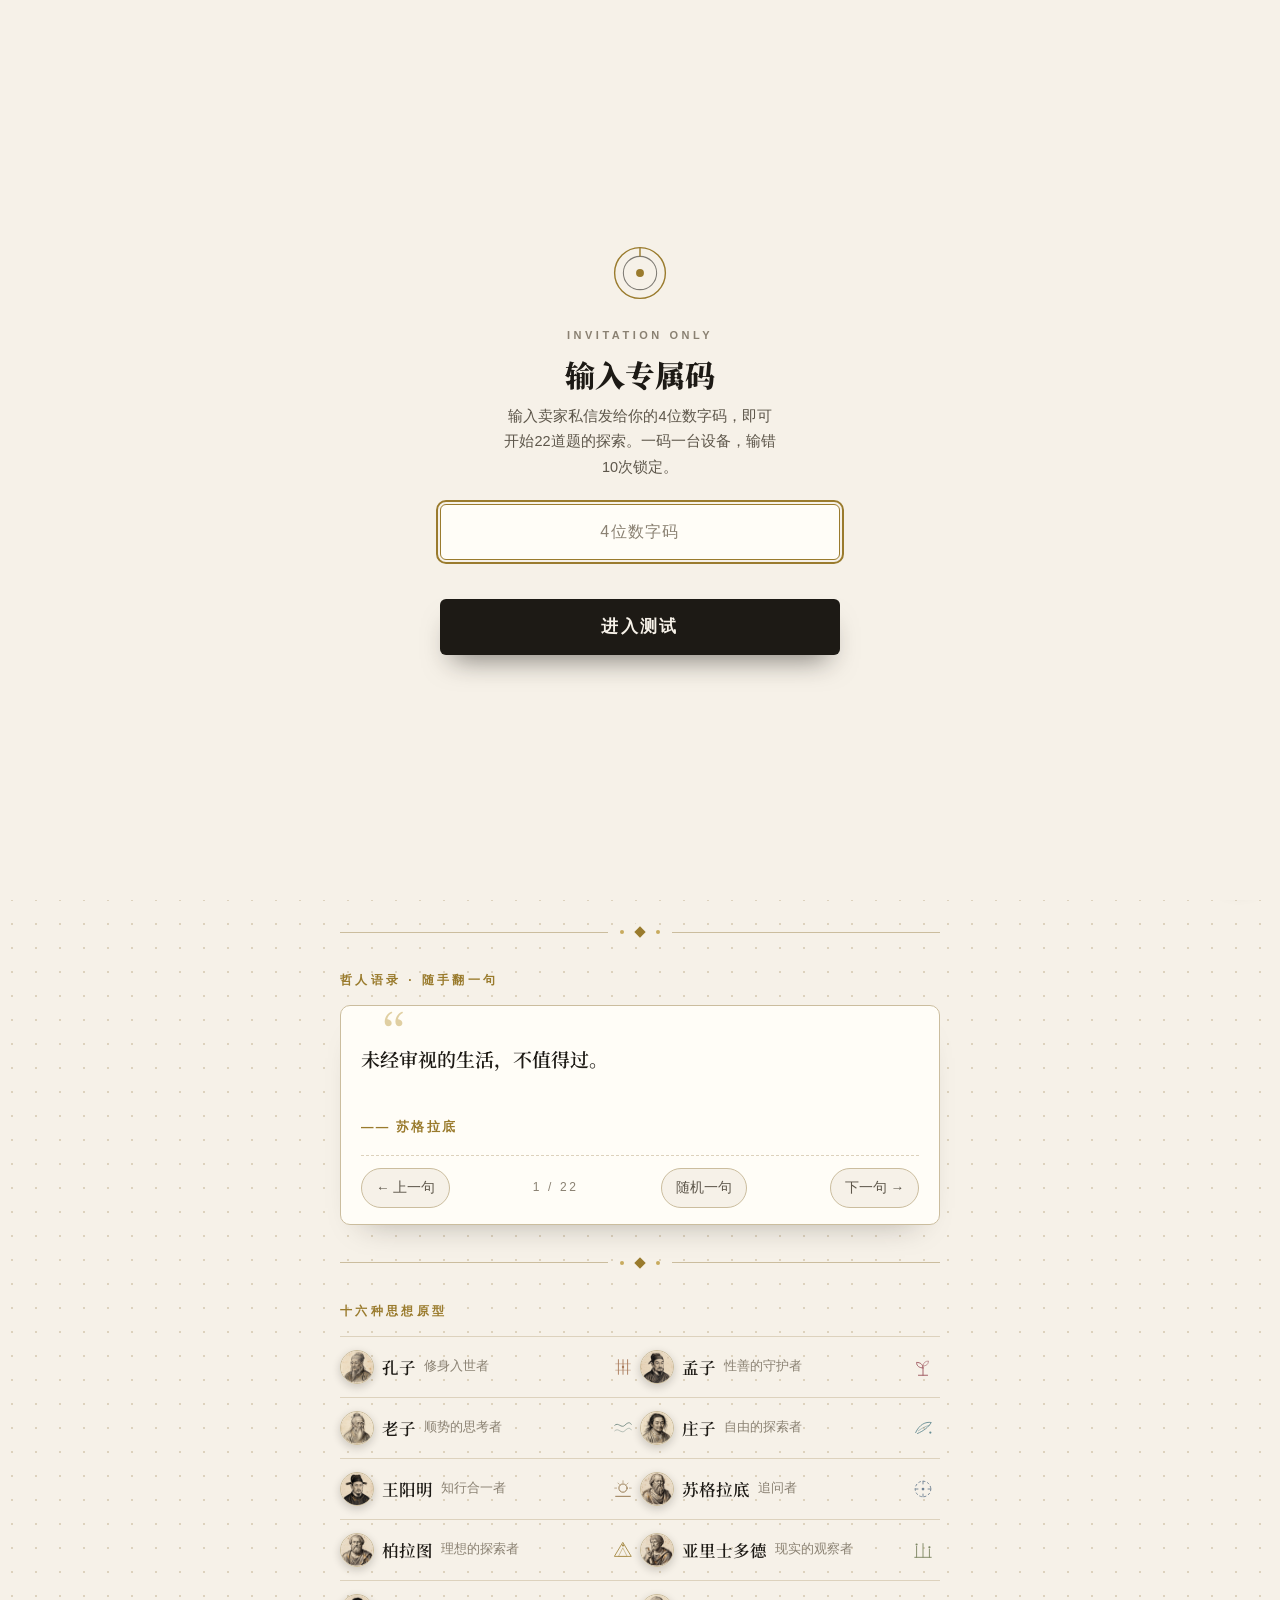
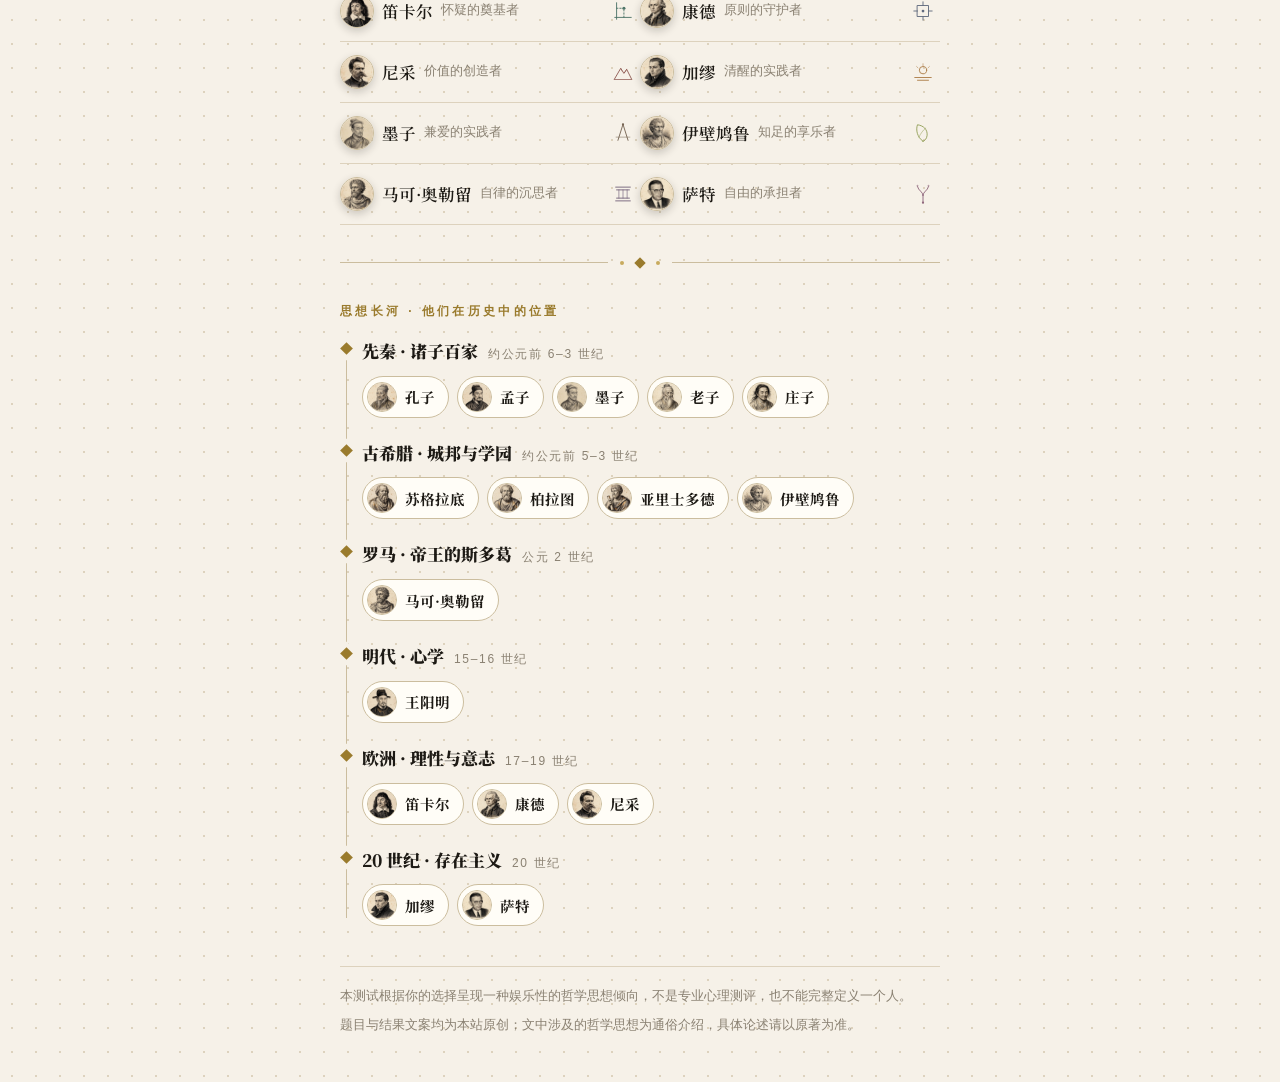
